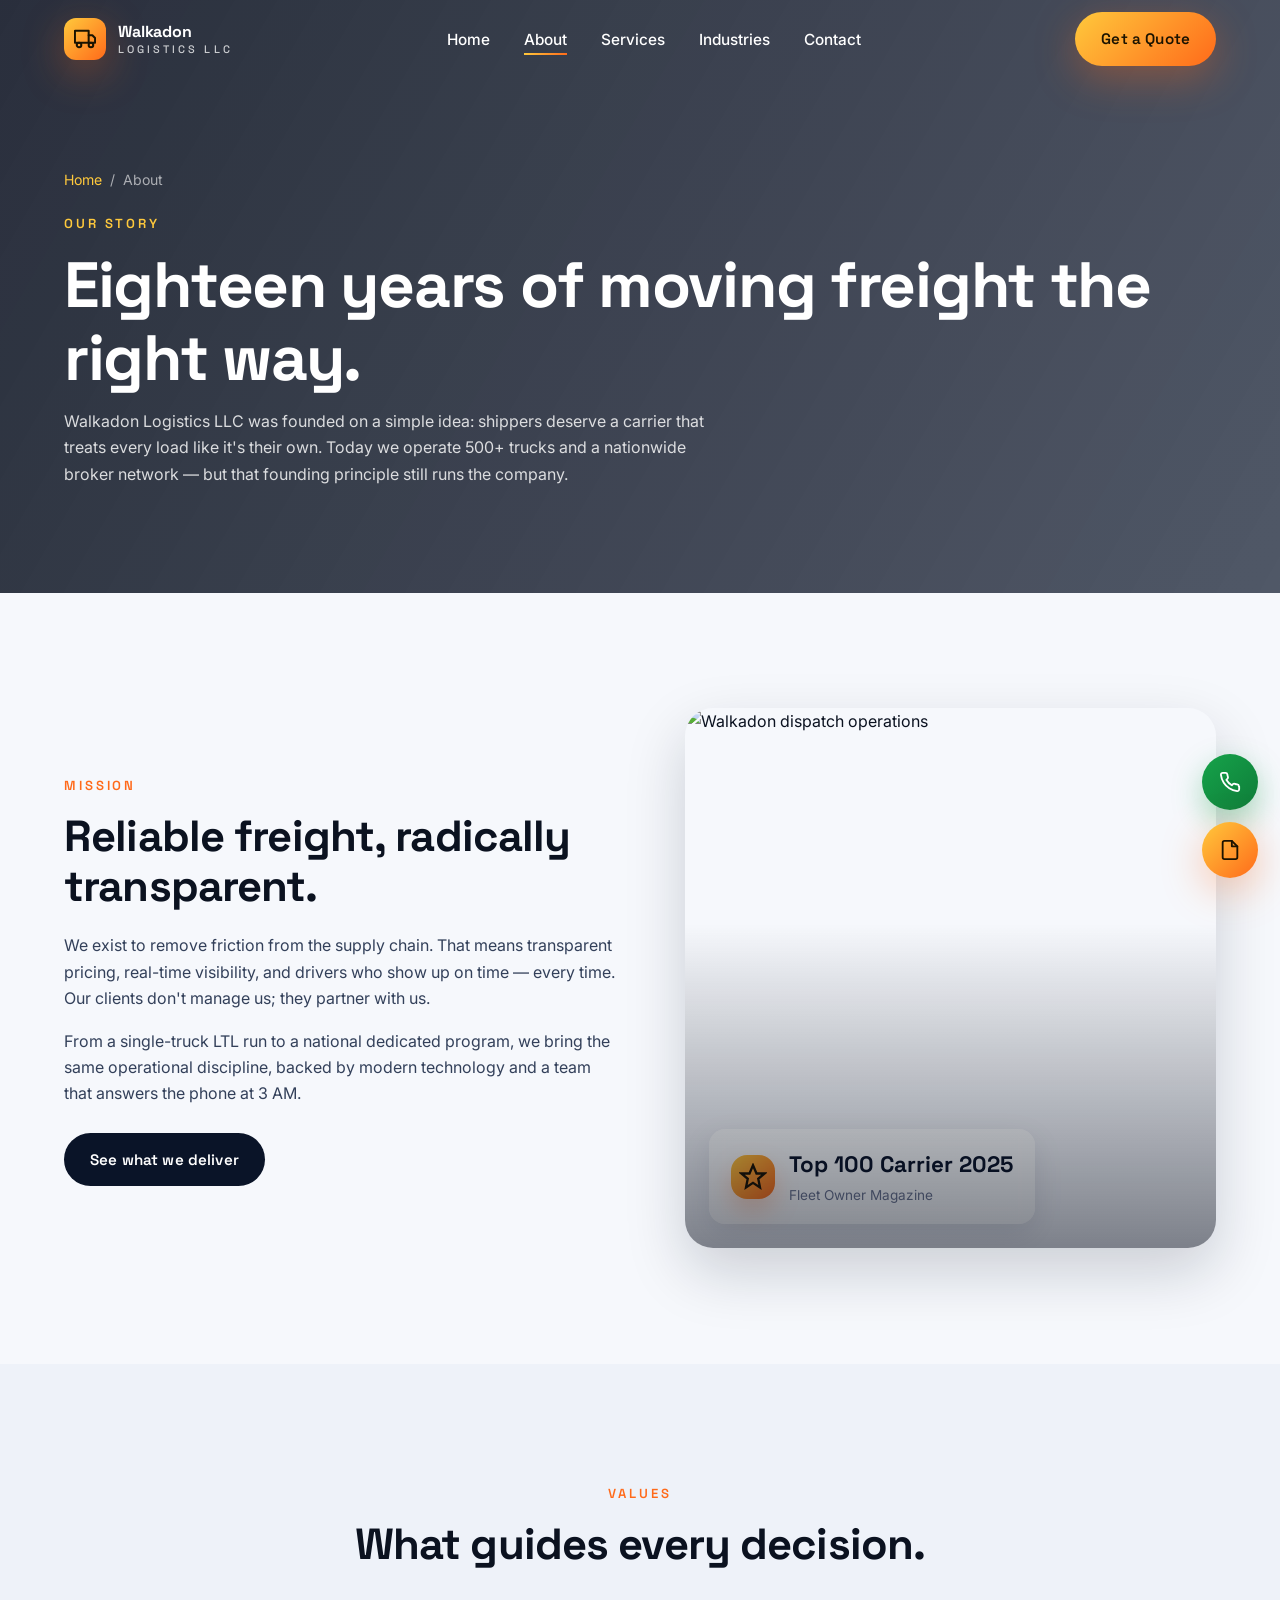
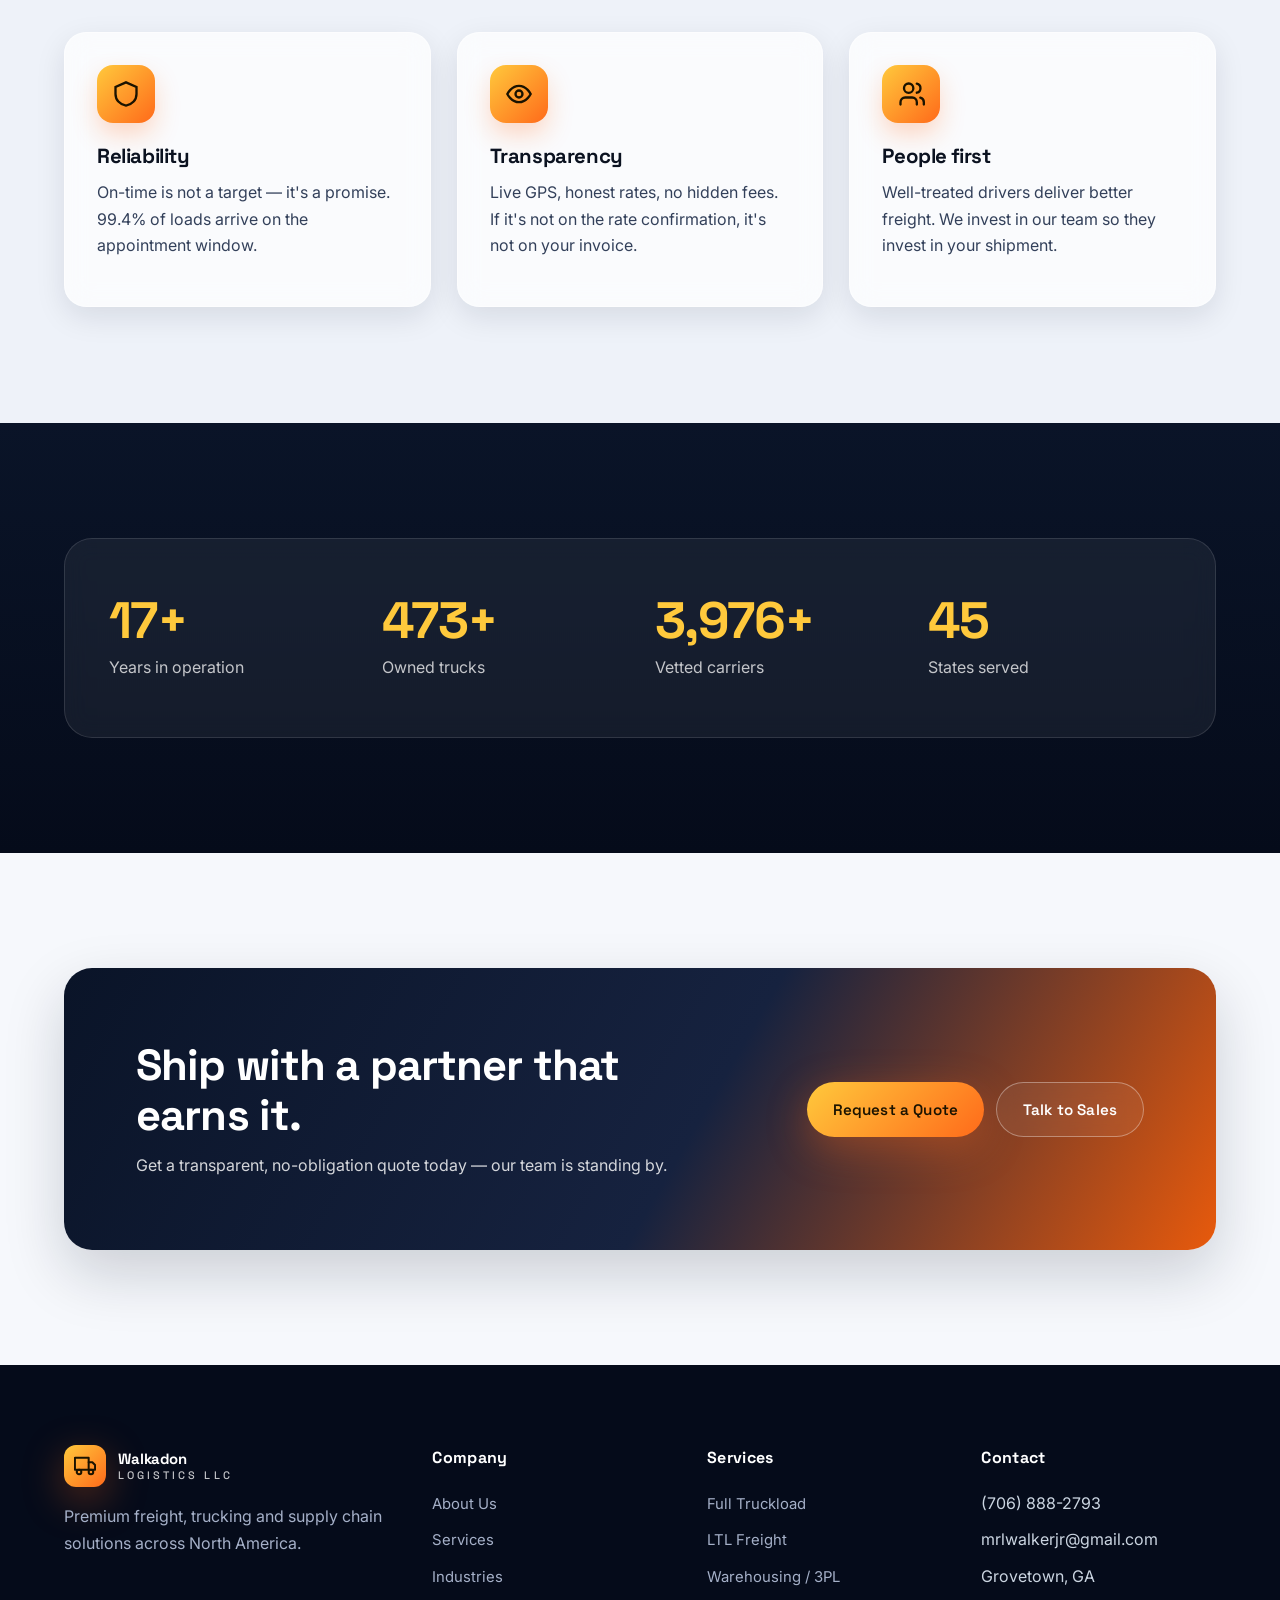
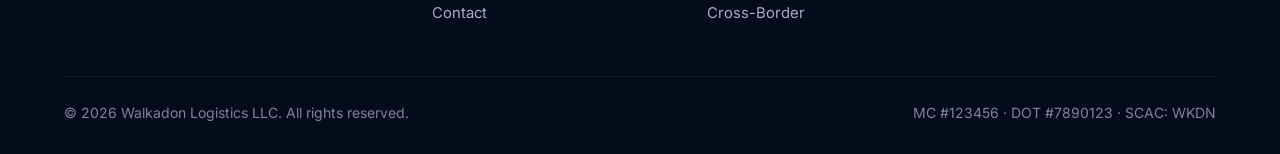
==== about.html @ a0b4f3b8 "Add files via upload" ====
<!DOCTYPE html>

<html lang="en">
<head>
<meta charset="utf-8"/>
<meta content="width=device-width, initial-scale=1" name="viewport"/>
<title>About Walkadon Logistics — Our Story, Mission &amp; Fleet</title>
<meta content="Learn how Walkadon Logistics LLC has been moving freight across North America with discipline, technology and a driver-first culture since 2008." name="description"/>
<meta content="About Walkadon Logistics LLC" property="og:title"/>
<meta content="Our story, mission and the people moving your freight." property="og:description"/>
<meta content="website" property="og:type"/>
<meta content="summary_large_image" name="twitter:card"/>
<link href="https://fonts.googleapis.com" rel="preconnect"/>
<link crossorigin="" href="https://fonts.gstatic.com" rel="preconnect"/>
<link href="https://fonts.googleapis.com/css2?family=Inter:wght@400;500;600;700&amp;family=Space+Grotesk:wght@500;600;700&amp;display=swap" rel="stylesheet"/>
<link href="css/style.css" rel="stylesheet"/>
<link href="css/responsive.css" rel="stylesheet"/>
<link href="css/animations.css" rel="stylesheet"/>
</head>
<body>
<!-- ================= NAVIGATION ================= -->
<header class="nav" data-nav="">
<div class="container nav__inner">
<a class="logo" href="index.html">
<span class="logo__mark"><svg fill="none" height="22" stroke="currentColor" stroke-linecap="round" stroke-linejoin="round" stroke-width="2.2" viewbox="0 0 24 24" width="22"><path d="M1 3h15v13H1z"></path><path d="M16 8h4l3 3v5h-7"></path><circle cx="5.5" cy="18.5" r="2.5"></circle><circle cx="18.5" cy="18.5" r="2.5"></circle></svg></span>
<span class="logo__text">Walkadon<small>LOGISTICS LLC</small></span>
</a>
<nav aria-label="Primary">
<ul class="nav__menu">
<li><a class="nav__link" href="index.html">Home</a></li>
<li><a class="nav__link" href="about.html">About</a></li>
<li><a class="nav__link" href="services.html">Services</a></li>
<li><a class="nav__link" href="industries.html">Industries</a></li>
<li><a class="nav__link" href="contact.html">Contact</a></li></ul>
</nav>
<div class="nav__cta">
<a class="btn btn-primary" href="quote.html">Get a Quote</a>
<button aria-expanded="false" aria-label="Open menu" class="nav__toggle" data-nav-toggle=""><svg fill="none" height="22" stroke="currentColor" stroke-linecap="round" stroke-width="2" viewbox="0 0 24 24" width="22"><path d="M3 6h18M3 12h18M3 18h18"></path></svg></button>
</div>
</div>
<div class="nav__drawer" data-nav-drawer="">
<a href="index.html">Home</a>
<a href="about.html">About</a>
<a href="services.html">Services</a>
<a href="industries.html">Industries</a>
<a class="btn btn-primary" href="quote.html">Get a Quote</a><a href="contact.html">Contact</a>
</div>
</header>
<!-- ================= PAGE HERO ================= -->
<section class="page-hero">
<div aria-hidden="true" class="page-hero__bg"></div>
<div class="container">
<div class="breadcrumbs"><a href="index.html">Home</a><span>/</span><span>About</span></div>
<span class="eyebrow" style="color:var(--gold-400)">Our story</span>
<h1>Eighteen years of moving freight the right way.</h1>
<p>Walkadon Logistics LLC was founded on a simple idea: shippers deserve a carrier that treats every load like it's their own. Today we operate 500+ trucks and a nationwide broker network — but that founding principle still runs the company.</p>
</div>
</section>
<!-- ================= MISSION / VISION ================= -->
<section class="section">
<div class="container">
<div class="why">
<div class="reveal-left">
<span class="eyebrow">Mission</span>
<h2>Reliable freight, radically transparent.</h2>
<p>We exist to remove friction from the supply chain. That means transparent pricing, real-time visibility, and drivers who show up on time — every time. Our clients don't manage us; they partner with us.</p>
<p>From a single-truck LTL run to a national dedicated program, we bring the same operational discipline, backed by modern technology and a team that answers the phone at 3 AM.</p>
<a class="btn btn-dark" href="services.html" style="margin-top:10px">See what we deliver</a>
</div>
<div class="why__media reveal-right">
<img alt="Walkadon dispatch operations" loading="lazy" src="https://images.unsplash.com/photo-1591768575198-88dac53fbd0a?auto=format&amp;fit=crop&amp;w=1400&amp;q=80"/>
<div class="why__badge">
<div class="service__icon" style="margin:0;width:44px;height:44px"><svg fill="none" height="20" stroke="currentColor" stroke-linecap="round" stroke-width="2" viewbox="0 0 24 24" width="20"><path d="M12 2l3 7h7l-5.5 4.5L18 21l-6-4-6 4 1.5-7.5L2 9h7z"></path></svg></div>
<div><strong>Top 100 Carrier 2025</strong><span>Fleet Owner Magazine</span></div>
</div>
</div>
</div>
</div>
</section>
<!-- ================= VALUES ================= -->
<section class="section" style="background:#eef2f9;padding-top:0">
<div class="container" style="padding-top:clamp(64px,9vw,120px)">
<div class="section-head reveal">
<span class="eyebrow">Values</span>
<h2>What guides every decision.</h2>
</div>
<div class="grid grid-3 reveal-stagger">
<div class="card-glass">
<div class="service__icon"><svg fill="none" height="26" stroke="currentColor" stroke-linecap="round" stroke-width="2" viewbox="0 0 24 24" width="26"><path d="M12 2l9 4v6c0 5-3.5 9-9 10-5.5-1-9-5-9-10V6z"></path></svg></div>
<h3>Reliability</h3>
<p>On-time is not a target — it's a promise. 99.4% of loads arrive on the appointment window.</p>
</div>
<div class="card-glass">
<div class="service__icon"><svg fill="none" height="26" stroke="currentColor" stroke-linecap="round" stroke-width="2" viewbox="0 0 24 24" width="26"><circle cx="12" cy="12" r="3"></circle><path d="M2 12s3.5-7 10-7 10 7 10 7-3.5 7-10 7S2 12 2 12z"></path></svg></div>
<h3>Transparency</h3>
<p>Live GPS, honest rates, no hidden fees. If it's not on the rate confirmation, it's not on your invoice.</p>
</div>
<div class="card-glass">
<div class="service__icon"><svg fill="none" height="26" stroke="currentColor" stroke-linecap="round" stroke-width="2" viewbox="0 0 24 24" width="26"><path d="M17 21v-2a4 4 0 0 0-4-4H7a4 4 0 0 0-4 4v2"></path><circle cx="10" cy="7" r="4"></circle><path d="M23 21v-2a4 4 0 0 0-3-3.9M17 3.1a4 4 0 0 1 0 7.8"></path></svg></div>
<h3>People first</h3>
<p>Well-treated drivers deliver better freight. We invest in our team so they invest in your shipment.</p>
</div>
</div>
</div>
</section>
<!-- ================= STATS ================= -->
<section class="section section--dark">
<div class="container">
<div class="stats reveal">
<div><div class="stat__num"><span data-counter="18" data-suffix="+">0</span></div><div class="stat__label">Years in operation</div></div>
<div><div class="stat__num"><span data-counter="500" data-suffix="+">0</span></div><div class="stat__label">Owned trucks</div></div>
<div><div class="stat__num"><span data-counter="4200" data-suffix="+">0</span></div><div class="stat__label">Vetted carriers</div></div>
<div><div class="stat__num"><span data-counter="48">0</span></div><div class="stat__label">States served</div></div>
</div>
</div>
</section>
<!-- ================= CTA ================= -->
<section class="section">
<div class="container">
<div class="cta-banner reveal">
<div>
<h2>Ship with a partner that earns it.</h2>
<p>Get a transparent, no-obligation quote today — our team is standing by.</p>
</div>
<div class="cta-banner__actions">
<a class="btn btn-primary" href="quote.html">Request a Quote</a>
<a class="btn btn-ghost" href="contact.html">Talk to Sales</a>
</div>
</div>
</div>
</section>
<!-- ================= FOOTER ================= -->
<footer class="footer">
<div class="container">
<div class="footer__grid">
<div class="footer__brand">
<a class="logo" href="index.html">
<span class="logo__mark"><svg fill="none" height="22" stroke="currentColor" stroke-linecap="round" stroke-linejoin="round" stroke-width="2.2" viewbox="0 0 24 24" width="22"><path d="M1 3h15v13H1z"></path><path d="M16 8h4l3 3v5h-7"></path><circle cx="5.5" cy="18.5" r="2.5"></circle><circle cx="18.5" cy="18.5" r="2.5"></circle></svg></span>
<span class="logo__text">Walkadon<small>LOGISTICS LLC</small></span>
</a>
<p>Premium freight, trucking and supply chain solutions across North America.</p>
</div>
<div><h5>Company</h5><ul><li><a href="about.html">About Us</a></li><li><a href="services.html">Services</a></li><li><a href="industries.html">Industries</a></li><li><a href="contact.html">Contact</a></li></ul></div>
<div><h5>Services</h5><ul><li><a href="services.html">Full Truckload</a></li><li><a href="services.html">LTL Freight</a></li><li><a href="services.html">Warehousing / 3PL</a></li><li><a href="services.html">Cross-Border</a></li></ul></div>
<div><h5>Contact</h5><ul><li>(706) 888-2793</li><li>mrlwalkerjr@gmail.com</li><li>Grovetown, GA</li></ul></div>
</div>
<div class="footer__bottom">
<span>© <span data-year="">2026</span> Walkadon Logistics LLC. All rights reserved.</span>
<span>MC #123456 · DOT #7890123 · SCAC: WKDN</span>
</div>
</div>
</footer>
<button aria-label="Back to top" class="back-top" data-back-top=""><svg fill="none" height="18" stroke="currentColor" stroke-linecap="round" stroke-width="2.4" viewbox="0 0 24 24" width="18"><path d="M12 19V5M5 12l7-7 7 7"></path></svg></button>
<div class="floating floating--right">
<a aria-label="Call us" class="fab fab--call" href="tel:17068882793"><svg fill="none" height="22" stroke="currentColor" stroke-linecap="round" stroke-linejoin="round" stroke-width="2" viewbox="0 0 24 24" width="22"><path d="M22 16.9v3a2 2 0 0 1-2.2 2 19.8 19.8 0 0 1-8.6-3.1 19.5 19.5 0 0 1-6-6A19.8 19.8 0 0 1 2.1 4.2 2 2 0 0 1 4.1 2h3a2 2 0 0 1 2 1.7c.1.9.3 1.8.6 2.6a2 2 0 0 1-.4 2.1L8 9.6a16 16 0 0 0 6 6l1.2-1.2a2 2 0 0 1 2.1-.4c.8.3 1.7.5 2.6.6a2 2 0 0 1 1.7 2z"></path></svg></a>
<a aria-label="Request a quote" class="fab fab--quote" href="quote.html"><svg fill="none" height="22" stroke="currentColor" stroke-linecap="round" stroke-linejoin="round" stroke-width="2" viewbox="0 0 24 24" width="22"><path d="M14 2H6a2 2 0 0 0-2 2v16a2 2 0 0 0 2 2h12a2 2 0 0 0 2-2V8z"></path><path d="M14 2v6h6"></path></svg></a>
</div>
<script src="js/script.js"></script>
<script src="js/animations.js"></script>
</body>
</html>
---- css/style.css ----
/* =========================================================
   WALKADON LOGISTICS LLC — Core Stylesheet
   Premium trucking / freight theme
   ========================================================= */

/* ---------- Design tokens ---------- */
:root {
  --navy-950: #050b1a;
  --navy-900: #0a1428;
  --navy-800: #111d3a;
  --navy-700: #1a2748;
  --steel-500: #64748b;
  --steel-300: #cbd5e1;
  --bg: #f6f8fc;
  --surface: #ffffff;
  --ink: #0b1220;
  --ink-soft: #33405a;
  --muted: #6b7590;
  --gold-500: #f5b301;
  --gold-400: #ffc93c;
  --accent-500: #ff6a1a;
  --accent-600: #e85a0c;
  --success: #16a34a;
  --danger: #dc2626;

  --grad-hero: linear-gradient(120deg, rgba(5,11,26,.85) 0%, rgba(10,20,40,.65) 55%, rgba(255,106,26,.35) 100%);
  --grad-cta:  linear-gradient(120deg, var(--navy-900) 0%, #16223f 55%, var(--accent-600) 100%);
  --grad-gold: linear-gradient(135deg, var(--gold-400), var(--accent-500));
  --grad-dark: linear-gradient(180deg, var(--navy-900), var(--navy-950));

  --shadow-sm: 0 2px 8px rgba(10, 20, 40, .06);
  --shadow-md: 0 10px 30px rgba(10, 20, 40, .10);
  --shadow-lg: 0 24px 60px rgba(10, 20, 40, .18);
  --shadow-glow: 0 12px 40px rgba(255, 106, 26, .35);

  --radius-sm: 10px;
  --radius:    16px;
  --radius-lg: 22px;
  --radius-xl: 28px;

  --container: 1200px;
  --nav-h: 78px;

  --font-display: "Space Grotesk", "Inter", system-ui, sans-serif;
  --font-body: "Inter", system-ui, -apple-system, Segoe UI, Roboto, sans-serif;
}

/* ---------- Reset & base ---------- */
*, *::before, *::after { box-sizing: border-box; }
html { scroll-behavior: smooth; -webkit-text-size-adjust: 100%; }
body {
  margin: 0;
  font-family: var(--font-body);
  font-size: 16px;
  line-height: 1.65;
  color: var(--ink);
  background: var(--bg);
  -webkit-font-smoothing: antialiased;
  overflow-x: hidden;
}
img { max-width: 100%; display: block; }
a { color: inherit; text-decoration: none; }
button { font: inherit; cursor: pointer; border: 0; background: none; color: inherit; }
h1, h2, h3, h4 {
  font-family: var(--font-display);
  color: var(--ink);
  line-height: 1.15;
  letter-spacing: -0.02em;
  margin: 0 0 .5em;
  font-weight: 700;
}
h1 { font-size: clamp(2.4rem, 5vw, 4.2rem); }
h2 { font-size: clamp(1.9rem, 3.4vw, 2.8rem); }
h3 { font-size: clamp(1.15rem, 1.6vw, 1.35rem); }
p  { margin: 0 0 1em; color: var(--ink-soft); }

.container { width: 100%; max-width: var(--container); margin: 0 auto; padding: 0 24px; }

.section {
  padding: clamp(64px, 9vw, 120px) 0;
  position: relative;
}
.section--dark {
  background: var(--grad-dark);
  color: #eaf0ff;
}
.section--dark h2, .section--dark h3 { color: #fff; }
.section--dark p { color: #b8c2d8; }

.section-head { max-width: 760px; margin: 0 auto clamp(40px, 5vw, 64px); text-align: center; }
.section-head .eyebrow { color: var(--accent-500); }

.eyebrow {
  display: inline-block;
  font-family: var(--font-display);
  font-weight: 600;
  font-size: .82rem;
  text-transform: uppercase;
  letter-spacing: .22em;
  color: var(--accent-500);
  margin-bottom: 14px;
}

/* ---------- Buttons ---------- */
.btn {
  display: inline-flex;
  align-items: center;
  gap: 10px;
  padding: 14px 26px;
  border-radius: 999px;
  font-family: var(--font-display);
  font-weight: 600;
  font-size: .95rem;
  letter-spacing: .01em;
  transition: transform .25s ease, box-shadow .25s ease, background .25s ease, color .25s ease;
  white-space: nowrap;
}
.btn svg { width: 18px; height: 18px; }
.btn-primary {
  background: var(--grad-gold);
  color: #1b1300;
  box-shadow: var(--shadow-glow);
}
.btn-primary:hover { transform: translateY(-2px); box-shadow: 0 18px 48px rgba(255,106,26,.5); }
.btn-ghost {
  color: #fff;
  border: 1.5px solid rgba(255,255,255,.35);
  backdrop-filter: blur(10px);
  background: rgba(255,255,255,.06);
}
.btn-ghost:hover { background: rgba(255,255,255,.14); transform: translateY(-2px); }
.btn-dark {
  background: var(--navy-900);
  color: #fff;
}
.btn-dark:hover { background: var(--navy-800); transform: translateY(-2px); }
.btn-outline {
  color: var(--navy-900);
  border: 1.5px solid var(--navy-900);
}
.btn-outline:hover { background: var(--navy-900); color: #fff; }

/* ---------- Navigation ---------- */
.nav {
  position: fixed; top: 0; left: 0; right: 0; z-index: 100;
  height: var(--nav-h);
  transition: background .3s ease, box-shadow .3s ease;
}
.nav__inner {
  display: flex; align-items: center; justify-content: space-between;
  height: 100%;
  transition: backdrop-filter .3s ease, -webkit-backdrop-filter .3s ease;
}
.nav.is-scrolled {
  background: rgba(255,255,255,.85);
  box-shadow: var(--shadow-sm);
}
.nav.is-scrolled .nav__inner {
  backdrop-filter: blur(18px) saturate(140%);
  -webkit-backdrop-filter: blur(18px) saturate(140%);
}
.nav.is-scrolled .nav__link,
.nav.is-scrolled .logo__text { color: var(--ink); }
.nav.is-scrolled .logo__mark { background: var(--grad-gold); }

.logo { display: flex; align-items: center; gap: 12px; }
.logo__mark {
  width: 42px; height: 42px; border-radius: 12px;
  background: var(--grad-gold);
  display: grid; place-items: center;
  box-shadow: var(--shadow-glow);
  color: #1b1300;
}
.logo__text {
  font-family: var(--font-display);
  font-weight: 700;
  color: #fff;
  letter-spacing: -0.01em;
  line-height: 1;
}
.logo__text small {
  display: block;
  font-size: .68rem;
  font-weight: 500;
  letter-spacing: .28em;
  opacity: .75;
  margin-top: 4px;
}

.nav__menu {
  display: flex; align-items: center; gap: 34px;
  list-style: none; margin: 0; padding: 0;
}
.nav__link {
  color: #fff;
  font-weight: 500;
  font-size: .96rem;
  position: relative;
  padding: 6px 0;
}
.nav__link::after {
  content: ""; position: absolute; left: 0; bottom: 0;
  width: 100%; height: 2px;
  background: var(--grad-gold);
  transform: scaleX(0); transform-origin: right;
  transition: transform .35s ease;
}
.nav__link:hover::after, .nav__link.is-active::after { transform: scaleX(1); transform-origin: left; }

.nav__cta { display: flex; align-items: center; gap: 12px; }

.nav__toggle {
  display: none;
  width: 44px; height: 44px;
  border-radius: 12px;
  align-items: center; justify-content: center;
  color: #fff;
  background: rgba(255,255,255,.08);
  border: 1px solid rgba(255,255,255,.18);
}
.nav.is-scrolled .nav__toggle {
  color: var(--ink);
  background: rgba(10,20,40,.05);
  border-color: rgba(10,20,40,.12);
}

/* Mobile menu */
.nav__drawer {
  position: fixed; inset: 0;
  background: rgba(5,11,26,.94);
  backdrop-filter: blur(20px);
  display: flex; flex-direction: column; align-items: center; justify-content: center;
  gap: 28px;
  transform: translateY(-100%);
  transition: transform .5s cubic-bezier(.7,.1,.25,1);
  z-index: 99;
}
.nav__drawer.is-open { transform: translateY(0); }
.nav__drawer a {
  font-family: var(--font-display);
  font-size: 1.6rem;
  color: #fff;
  font-weight: 600;
}
.nav__drawer .btn { margin-top: 12px; }

/* ---------- Hero ---------- */
.hero {
  position: relative;
  min-height: 100vh;
  display: flex; align-items: center;
  color: #fff;
  overflow: hidden;
  padding-top: calc(var(--nav-h) + 40px);
}
.hero__bg {
  position: absolute; inset: 0;
  background:
    var(--grad-hero),
    url("https://images.unsplash.com/photo-1601584115197-04ecc0da31d7?auto=format&fit=crop&w=1920&q=80") center/cover no-repeat;
  z-index: -2;
}
.hero__grid {
  position: absolute; inset: 0;
  background-image:
    linear-gradient(rgba(255,255,255,.05) 1px, transparent 1px),
    linear-gradient(90deg, rgba(255,255,255,.05) 1px, transparent 1px);
  background-size: 60px 60px;
  mask-image: radial-gradient(ellipse at center, black 40%, transparent 75%);
  z-index: -1;
  opacity: .5;
}
.hero__content { max-width: 780px; }
.hero .eyebrow { color: var(--gold-400); }
.hero h1 { color: #fff; }
.hero h1 span {
  background: var(--grad-gold);
  -webkit-background-clip: text; background-clip: text;
  -webkit-text-fill-color: transparent;
}
.hero p.lead {
  font-size: clamp(1.05rem, 1.35vw, 1.2rem);
  color: rgba(255,255,255,.82);
  max-width: 620px;
  margin-bottom: 36px;
}
.hero__actions { display: flex; flex-wrap: wrap; gap: 14px; }
.hero__meta {
  margin-top: 60px;
  display: grid; grid-template-columns: repeat(3, minmax(0,1fr));
  gap: 22px;
  max-width: 720px;
}
.hero__meta .card {
  padding: 18px 22px;
  border-radius: var(--radius);
  background: rgba(255,255,255,.06);
  border: 1px solid rgba(255,255,255,.15);
  backdrop-filter: blur(12px);
}
.hero__meta strong {
  font-family: var(--font-display);
  font-size: 1.5rem;
  color: var(--gold-400);
  display: block;
  margin-bottom: 4px;
}
.hero__meta span { font-size: .85rem; color: rgba(255,255,255,.75); }

.hero__scroll {
  position: absolute; bottom: 26px; left: 50%; transform: translateX(-50%);
  color: rgba(255,255,255,.6);
  font-size: .75rem; letter-spacing: .3em; text-transform: uppercase;
  display: flex; flex-direction: column; align-items: center; gap: 10px;
}
.hero__scroll .line {
  width: 1px; height: 46px;
  background: linear-gradient(to bottom, rgba(255,255,255,.6), transparent);
  animation: scrollLine 2.2s ease-in-out infinite;
}

/* ---------- Cards / Services ---------- */
.grid { display: grid; gap: 26px; }
.grid-3 { grid-template-columns: repeat(3, minmax(0,1fr)); }
.grid-2 { grid-template-columns: repeat(2, minmax(0,1fr)); }
.grid-4 { grid-template-columns: repeat(4, minmax(0,1fr)); }

.card-glass {
  background: rgba(255,255,255,.7);
  border: 1px solid rgba(255,255,255,.5);
  backdrop-filter: blur(14px);
  border-radius: var(--radius-lg);
  padding: 32px;
  box-shadow: var(--shadow-md);
  transition: transform .4s ease, box-shadow .4s ease;
  position: relative;
  overflow: hidden;
}
.card-glass::before {
  content: ""; position: absolute; top: 0; left: 0; right: 0; height: 3px;
  background: var(--grad-gold);
  transform: scaleX(0); transform-origin: left;
  transition: transform .5s ease;
}
.card-glass:hover { transform: translateY(-6px); box-shadow: var(--shadow-lg); }
.card-glass:hover::before { transform: scaleX(1); }

.section--dark .card-glass {
  background: rgba(255,255,255,.05);
  border-color: rgba(255,255,255,.12);
  color: #eaf0ff;
}
.section--dark .card-glass h3 { color: #fff; }
.section--dark .card-glass p { color: rgba(255,255,255,.75); }

.service__icon {
  width: 58px; height: 58px; border-radius: 16px;
  display: grid; place-items: center;
  background: var(--grad-gold);
  color: #1b1300;
  margin-bottom: 22px;
  box-shadow: 0 12px 24px rgba(255,106,26,.25);
}
.service__icon svg { width: 28px; height: 28px; }
.service__link {
  color: var(--accent-500);
  font-weight: 600;
  display: inline-flex; align-items: center; gap: 6px;
  margin-top: 8px;
}
.service__link:hover { gap: 12px; }

/* ---------- Why Us ---------- */
.why {
  display: grid;
  grid-template-columns: 1.05fr 1fr;
  gap: 64px;
  align-items: center;
}
.why__media {
  position: relative;
  border-radius: var(--radius-xl);
  overflow: hidden;
  box-shadow: var(--shadow-lg);
}
.why__media img { width: 100%; height: 540px; object-fit: cover; transition: transform 1s ease; }
.why__media:hover img { transform: scale(1.06); }
.why__media::after {
  content: ""; position: absolute; inset: 0;
  background: linear-gradient(0deg, rgba(5,11,26,.5), transparent 60%);
}
.why__badge {
  position: absolute; left: 24px; bottom: 24px;
  padding: 18px 22px;
  background: rgba(255,255,255,.9);
  border-radius: var(--radius);
  backdrop-filter: blur(10px);
  box-shadow: var(--shadow-md);
  display: flex; align-items: center; gap: 14px;
}
.why__badge strong { font-family: var(--font-display); font-size: 1.4rem; color: var(--navy-900); }
.why__badge span { display: block; font-size: .85rem; color: var(--muted); }

.feature-list { list-style: none; padding: 0; margin: 28px 0 0; display: grid; gap: 18px; }
.feature-list li { display: flex; gap: 14px; align-items: flex-start; }
.feature-list .check {
  flex: none;
  width: 34px; height: 34px; border-radius: 10px;
  display: grid; place-items: center;
  background: rgba(255,106,26,.12);
  color: var(--accent-500);
}
.feature-list h4 { margin: 0 0 4px; font-size: 1.05rem; }
.feature-list p { margin: 0; }

/* ---------- Stats ---------- */
.stats {
  display: grid;
  grid-template-columns: repeat(4, 1fr);
  gap: 30px;
  padding: 56px 44px;
  border-radius: var(--radius-xl);
  background: rgba(255,255,255,.06);
  border: 1px solid rgba(255,255,255,.12);
  backdrop-filter: blur(12px);
}
.stat__num {
  font-family: var(--font-display);
  font-size: clamp(2.2rem, 4vw, 3.4rem);
  font-weight: 700;
  color: var(--gold-400);
  line-height: 1;
  letter-spacing: -0.03em;
}
.stat__label { color: rgba(255,255,255,.75); margin-top: 8px; }

/* ---------- Industries ---------- */
.industry-card {
  position: relative;
  border-radius: var(--radius-lg);
  overflow: hidden;
  aspect-ratio: 4/5;
  box-shadow: var(--shadow-md);
  isolation: isolate;
}
.industry-card img { width: 100%; height: 100%; object-fit: cover; transition: transform .8s ease; }
.industry-card:hover img { transform: scale(1.1); }
.industry-card::after {
  content: ""; position: absolute; inset: 0;
  background: linear-gradient(180deg, transparent 30%, rgba(5,11,26,.9) 100%);
}
.industry-card__body {
  position: absolute; inset: auto 0 0 0; z-index: 1;
  padding: 26px;
  color: #fff;
}
.industry-card__body h3 { color: #fff; margin: 0 0 6px; }
.industry-card__body p { color: rgba(255,255,255,.8); margin: 0; font-size: .92rem; }

/* ---------- Process ---------- */
.process { position: relative; }
.process__steps {
  display: grid; grid-template-columns: repeat(4, 1fr);
  gap: 30px; position: relative;
}
.step {
  position: relative;
  text-align: center;
  padding: 32px 22px;
  background: var(--surface);
  border-radius: var(--radius-lg);
  border: 1px solid rgba(10,20,40,.06);
  box-shadow: var(--shadow-sm);
  transition: transform .35s ease, box-shadow .35s ease;
}
.step:hover { transform: translateY(-6px); box-shadow: var(--shadow-md); }
.step__num {
  width: 64px; height: 64px; border-radius: 50%;
  margin: 0 auto 20px;
  display: grid; place-items: center;
  background: var(--grad-gold);
  font-family: var(--font-display);
  font-weight: 700;
  color: #1b1300;
  font-size: 1.4rem;
  box-shadow: var(--shadow-glow);
}
.step h4 { margin: 0 0 6px; font-size: 1.1rem; }
.step p { margin: 0; font-size: .93rem; }

/* ---------- Testimonials ---------- */
.testimonial {
  padding: 34px;
  border-radius: var(--radius-lg);
  background: var(--surface);
  box-shadow: var(--shadow-md);
  display: flex; flex-direction: column; gap: 16px;
  position: relative;
}
.testimonial::before {
  content: "\201C";
  position: absolute; top: 8px; right: 24px;
  font-family: Georgia, serif;
  font-size: 6rem;
  line-height: 1;
  color: rgba(255,106,26,.15);
}
.testimonial p { font-size: 1.02rem; color: var(--ink); font-style: italic; margin: 0; }
.testimonial__who { display: flex; align-items: center; gap: 14px; margin-top: 6px; }
.avatar {
  width: 48px; height: 48px; border-radius: 50%;
  background: var(--grad-gold);
  display: grid; place-items: center;
  color: #1b1300; font-family: var(--font-display); font-weight: 700;
}
.testimonial__who strong { display: block; font-family: var(--font-display); }
.testimonial__who span { font-size: .85rem; color: var(--muted); }
.stars { color: var(--gold-500); letter-spacing: 2px; }

/* ---------- FAQ ---------- */
.faq { max-width: 820px; margin: 0 auto; display: grid; gap: 14px; }
.faq__item {
  background: var(--surface);
  border-radius: var(--radius);
  border: 1px solid rgba(10,20,40,.06);
  overflow: hidden;
  box-shadow: var(--shadow-sm);
}
.faq__q {
  width: 100%;
  display: flex; align-items: center; justify-content: space-between;
  padding: 22px 26px;
  text-align: left;
  font-family: var(--font-display);
  font-weight: 600;
  font-size: 1.05rem;
  color: var(--ink);
}
.faq__q .plus {
  width: 34px; height: 34px; border-radius: 50%;
  display: grid; place-items: center;
  background: rgba(255,106,26,.1);
  color: var(--accent-500);
  transition: transform .35s ease, background .3s ease;
  font-size: 1.2rem;
}
.faq__item.is-open .faq__q .plus { transform: rotate(45deg); background: var(--accent-500); color: #fff; }
.faq__a {
  max-height: 0; overflow: hidden;
  transition: max-height .5s ease;
}
.faq__a-inner { padding: 0 26px 24px; color: var(--ink-soft); }

/* ---------- CTA banner ---------- */
.cta-banner {
  border-radius: var(--radius-xl);
  padding: clamp(40px, 6vw, 72px);
  background: var(--grad-cta);
  color: #fff;
  display: grid; grid-template-columns: 1.6fr 1fr; gap: 40px;
  align-items: center;
  box-shadow: var(--shadow-lg);
  position: relative;
  overflow: hidden;
}
.cta-banner::before {
  content: ""; position: absolute; inset: 0;
  background: url("https://images.unsplash.com/photo-1519003722824-194d4455a60c?auto=format&fit=crop&w=1600&q=80") center/cover;
  opacity: .12;
  mix-blend-mode: screen;
}
.cta-banner > * { position: relative; }
.cta-banner h2 { color: #fff; margin: 0 0 12px; }
.cta-banner p { color: rgba(255,255,255,.82); margin: 0; }
.cta-banner__actions { display: flex; flex-wrap: wrap; gap: 12px; justify-content: flex-end; }

/* ---------- Contact / Info blocks ---------- */
.info-grid { display: grid; grid-template-columns: repeat(3, 1fr); gap: 22px; }
.info {
  padding: 28px;
  border-radius: var(--radius-lg);
  background: var(--surface);
  box-shadow: var(--shadow-sm);
  border: 1px solid rgba(10,20,40,.05);
}
.info__icon {
  width: 48px; height: 48px; border-radius: 12px;
  background: rgba(255,106,26,.12);
  color: var(--accent-500);
  display: grid; place-items: center; margin-bottom: 16px;
}
.info h4 { margin: 0 0 4px; }
.info p { margin: 0; color: var(--ink-soft); }
.info a { color: var(--accent-500); font-weight: 600; }

/* ---------- Forms ---------- */
.form {
  background: var(--surface);
  padding: clamp(28px, 4vw, 48px);
  border-radius: var(--radius-xl);
  box-shadow: var(--shadow-lg);
  border: 1px solid rgba(10,20,40,.05);
}
.form__row { display: grid; grid-template-columns: 1fr 1fr; gap: 18px; margin-bottom: 18px; }
.form__group { display: flex; flex-direction: column; gap: 6px; }
.form__group.full { grid-column: 1 / -1; }
.form label {
  font-family: var(--font-display);
  font-weight: 600;
  font-size: .85rem;
  color: var(--ink);
}
.form input, .form select, .form textarea {
  width: 100%;
  padding: 14px 16px;
  border-radius: 12px;
  border: 1.5px solid rgba(10,20,40,.1);
  background: #f9fafc;
  font: inherit;
  color: var(--ink);
  transition: border-color .25s ease, box-shadow .25s ease, background .25s ease;
}
.form input:focus, .form select:focus, .form textarea:focus {
  outline: none;
  border-color: var(--accent-500);
  background: #fff;
  box-shadow: 0 0 0 4px rgba(255,106,26,.12);
}
.form textarea { min-height: 130px; resize: vertical; }
.form .error {
  color: var(--danger);
  font-size: .82rem;
  min-height: 1em;
}
.form input.invalid, .form select.invalid, .form textarea.invalid { border-color: var(--danger); background: #fff5f5; }
.form__submit { margin-top: 8px; }
.form__success {
  display: none;
  padding: 16px 20px;
  background: rgba(22,163,74,.1);
  color: var(--success);
  border-radius: 12px;
  font-weight: 600;
  margin-bottom: 20px;
}
.form__success.is-visible { display: block; }

/* ---------- Footer ---------- */
.footer {
  background: var(--navy-950);
  color: #cbd5e1;
  padding: 80px 0 30px;
  margin-top: 0;
}
.footer__grid { display: grid; grid-template-columns: 1.4fr 1fr 1fr 1fr; gap: 40px; margin-bottom: 50px; }
.footer h5 {
  font-family: var(--font-display);
  color: #fff;
  font-size: 1rem;
  margin: 0 0 18px;
  letter-spacing: .02em;
}
.footer ul { list-style: none; padding: 0; margin: 0; display: grid; gap: 10px; }
.footer a { color: #a5b0c8; transition: color .2s ease; font-size: .93rem; }
.footer a:hover { color: var(--gold-400); }
.footer__brand p { color: #a5b0c8; max-width: 320px; margin-top: 16px; }
.footer__social { display: flex; gap: 10px; margin-top: 20px; }
.footer__social a {
  width: 40px; height: 40px; border-radius: 50%;
  background: rgba(255,255,255,.06);
  display: grid; place-items: center; color: #cbd5e1;
  transition: background .25s ease, color .25s ease, transform .25s ease;
}
.footer__social a:hover { background: var(--grad-gold); color: #1b1300; transform: translateY(-3px); }
.footer__bottom {
  border-top: 1px solid rgba(255,255,255,.08);
  padding-top: 24px;
  display: flex; justify-content: space-between; flex-wrap: wrap; gap: 12px;
  color: #7a8598; font-size: .88rem;
}

/* ---------- Floating buttons ---------- */
.floating {
  position: fixed;
  right: 22px; z-index: 90;
  display: flex; flex-direction: column; gap: 12px;
}
.floating--right { bottom: 22px; }
.fab {
  width: 56px; height: 56px; border-radius: 50%;
  display: grid; place-items: center;
  background: var(--grad-gold);
  color: #1b1300;
  box-shadow: var(--shadow-glow);
  transition: transform .3s ease, box-shadow .3s ease;
  position: relative;
}
.fab:hover { transform: scale(1.08) translateY(-2px); }
.fab--call { background: linear-gradient(135deg, #16a34a, #0e7c39); color: #fff; box-shadow: 0 12px 30px rgba(22,163,74,.35); }
.fab--quote { background: var(--grad-gold); color: #1b1300; }

.back-top {
  position: fixed; bottom: 22px; left: 22px;
  width: 46px; height: 46px; border-radius: 50%;
  background: var(--navy-900);
  color: #fff;
  display: grid; place-items: center;
  box-shadow: var(--shadow-md);
  opacity: 0; visibility: hidden;
  transform: translateY(20px);
  transition: opacity .3s ease, transform .3s ease, visibility .3s;
  z-index: 90;
}
.back-top.is-visible { opacity: 1; visibility: visible; transform: translateY(0); }
.back-top:hover { background: var(--accent-500); }

/* ---------- Page hero (interior pages) ---------- */
.page-hero {
  position: relative;
  padding: calc(var(--nav-h) + 90px) 0 90px;
  color: #fff;
  overflow: hidden;
  isolation: isolate;
}
.page-hero__bg {
  position: absolute; inset: 0; z-index: -2;
  background: linear-gradient(120deg, rgba(5,11,26,.85), rgba(10,20,40,.7)),
              url("https://images.unsplash.com/photo-1586528116311-ad8dd3c8310d?auto=format&fit=crop&w=1920&q=80") center/cover;
}
.page-hero h1 { color: #fff; margin-bottom: 12px; }
.page-hero p { color: rgba(255,255,255,.82); max-width: 640px; }
.breadcrumbs { display: flex; gap: 8px; color: rgba(255,255,255,.6); font-size: .88rem; margin-bottom: 18px; }
.breadcrumbs a { color: var(--gold-400); }

/* ---------- Utility ---------- */
.text-center { text-align: center; }
.mt-0 { margin-top: 0; }
.mb-0 { margin-bottom: 0; }
---- css/responsive.css ----
/* ==========================================================
   Responsive breakpoints — WALKADON LOGISTICS
   ========================================================== */

/* Large tablets / small desktops */
@media (max-width: 1080px) {
  .grid-4 { grid-template-columns: repeat(2, 1fr); }
  .footer__grid { grid-template-columns: 1.4fr 1fr 1fr; }
  .footer__grid > :nth-child(4) { grid-column: 1 / -1; }
  .why { grid-template-columns: 1fr; }
  .why__media img { height: 420px; }
  .process__steps { grid-template-columns: repeat(2, 1fr); }
  .cta-banner { grid-template-columns: 1fr; }
  .cta-banner__actions { justify-content: flex-start; }
}

/* Tablets */
@media (max-width: 860px) {
  :root { --nav-h: 70px; }
  .nav__menu { display: none; }
  .nav__cta .btn:not(.nav__toggle) { display: none; }
  .nav__toggle { display: inline-flex; }

  .grid-3, .grid-2 { grid-template-columns: 1fr; }
  .info-grid { grid-template-columns: 1fr; }
  .stats { grid-template-columns: repeat(2, 1fr); padding: 40px 26px; }
  .form__row { grid-template-columns: 1fr; }
  .hero__meta { grid-template-columns: repeat(3, 1fr); gap: 12px; }
  .hero__meta .card { padding: 14px; }
  .hero__meta strong { font-size: 1.15rem; }
  .footer__grid { grid-template-columns: 1fr 1fr; }
  .footer__grid > :nth-child(1) { grid-column: 1 / -1; }
}

/* Mobile */
@media (max-width: 560px) {
  .container { padding: 0 18px; }
  .section { padding: 70px 0; }
  h1 { font-size: 2.2rem; }
  h2 { font-size: 1.75rem; }

  .hero { min-height: 92vh; }
  .hero__meta { grid-template-columns: 1fr; }
  .btn { padding: 12px 20px; font-size: .9rem; }

  .process__steps { grid-template-columns: 1fr; }
  .stats { grid-template-columns: 1fr; }
  .footer__grid { grid-template-columns: 1fr; }
  .footer__bottom { flex-direction: column; text-align: center; }

  .floating { right: 16px; bottom: 16px; }
  .back-top { left: 16px; bottom: 16px; }
  .fab { width: 52px; height: 52px; }

  .cta-banner { padding: 34px 24px; }
}


/* Mobile overflow fixes */
html, body{
  width:100%;
  max-width:100%;
  overflow-x:hidden;
}
*{
  box-sizing:border-box;
}
@media (max-width:560px){
  .hero__actions{
    flex-direction:column;
    align-items:stretch;
  }
  .hero__actions .btn{
    width:100%;
    justify-content:center;
    white-space:normal;
  }
  .container{
    padding-left:16px;
    padding-right:16px;
  }
  img,video,iframe{
    max-width:100%;
    height:auto;
  }
}
---- css/animations.css ----
/* ==========================================================
   Animations — WALKADON LOGISTICS
   ========================================================== */

/* Scroll reveal — base state */
.reveal {
  opacity: 0;
  transform: translateY(30px);
  transition:
    opacity .8s cubic-bezier(.22,.61,.36,1),
    transform .8s cubic-bezier(.22,.61,.36,1);
  will-change: opacity, transform;
}
.reveal.is-visible {
  opacity: 1;
  transform: translateY(0);
}

/* Stagger children */
.reveal-stagger > * {
  opacity: 0;
  transform: translateY(24px);
  transition: opacity .7s ease, transform .7s ease;
}
.reveal-stagger.is-visible > * { opacity: 1; transform: translateY(0); }
.reveal-stagger.is-visible > *:nth-child(1) { transition-delay: .05s; }
.reveal-stagger.is-visible > *:nth-child(2) { transition-delay: .15s; }
.reveal-stagger.is-visible > *:nth-child(3) { transition-delay: .25s; }
.reveal-stagger.is-visible > *:nth-child(4) { transition-delay: .35s; }
.reveal-stagger.is-visible > *:nth-child(5) { transition-delay: .45s; }
.reveal-stagger.is-visible > *:nth-child(6) { transition-delay: .55s; }

/* Fade in from left/right */
.reveal-left  { opacity: 0; transform: translateX(-40px); transition: opacity .8s ease, transform .8s ease; }
.reveal-right { opacity: 0; transform: translateX(40px);  transition: opacity .8s ease, transform .8s ease; }
.reveal-left.is-visible, .reveal-right.is-visible { opacity: 1; transform: translateX(0); }

/* Hero entrance */
.hero__content > * {
  opacity: 0;
  transform: translateY(30px);
  animation: heroIn 1s cubic-bezier(.22,.61,.36,1) forwards;
}
.hero__content > *:nth-child(1) { animation-delay: .1s; }
.hero__content > *:nth-child(2) { animation-delay: .25s; }
.hero__content > *:nth-child(3) { animation-delay: .4s; }
.hero__content > *:nth-child(4) { animation-delay: .55s; }
.hero__content > *:nth-child(5) { animation-delay: .7s; }

@keyframes heroIn {
  to { opacity: 1; transform: translateY(0); }
}

@keyframes scrollLine {
  0%   { transform: scaleY(0); transform-origin: top; }
  50%  { transform: scaleY(1); transform-origin: top; }
  50.1%{ transform-origin: bottom; }
  100% { transform: scaleY(0); transform-origin: bottom; }
}

/* Subtle floating for hero badge / fabs */
@keyframes float {
  0%,100% { transform: translateY(0); }
  50%     { transform: translateY(-6px); }
}
.floating .fab { animation: float 4s ease-in-out infinite; }
.floating .fab:nth-child(2) { animation-delay: -2s; }

/* Reduced motion */
@media (prefers-reduced-motion: reduce) {
  *, *::before, *::after {
    animation-duration: .001s !important;
    animation-iteration-count: 1 !important;
    transition-duration: .001s !important;
    scroll-behavior: auto !important;
  }
}
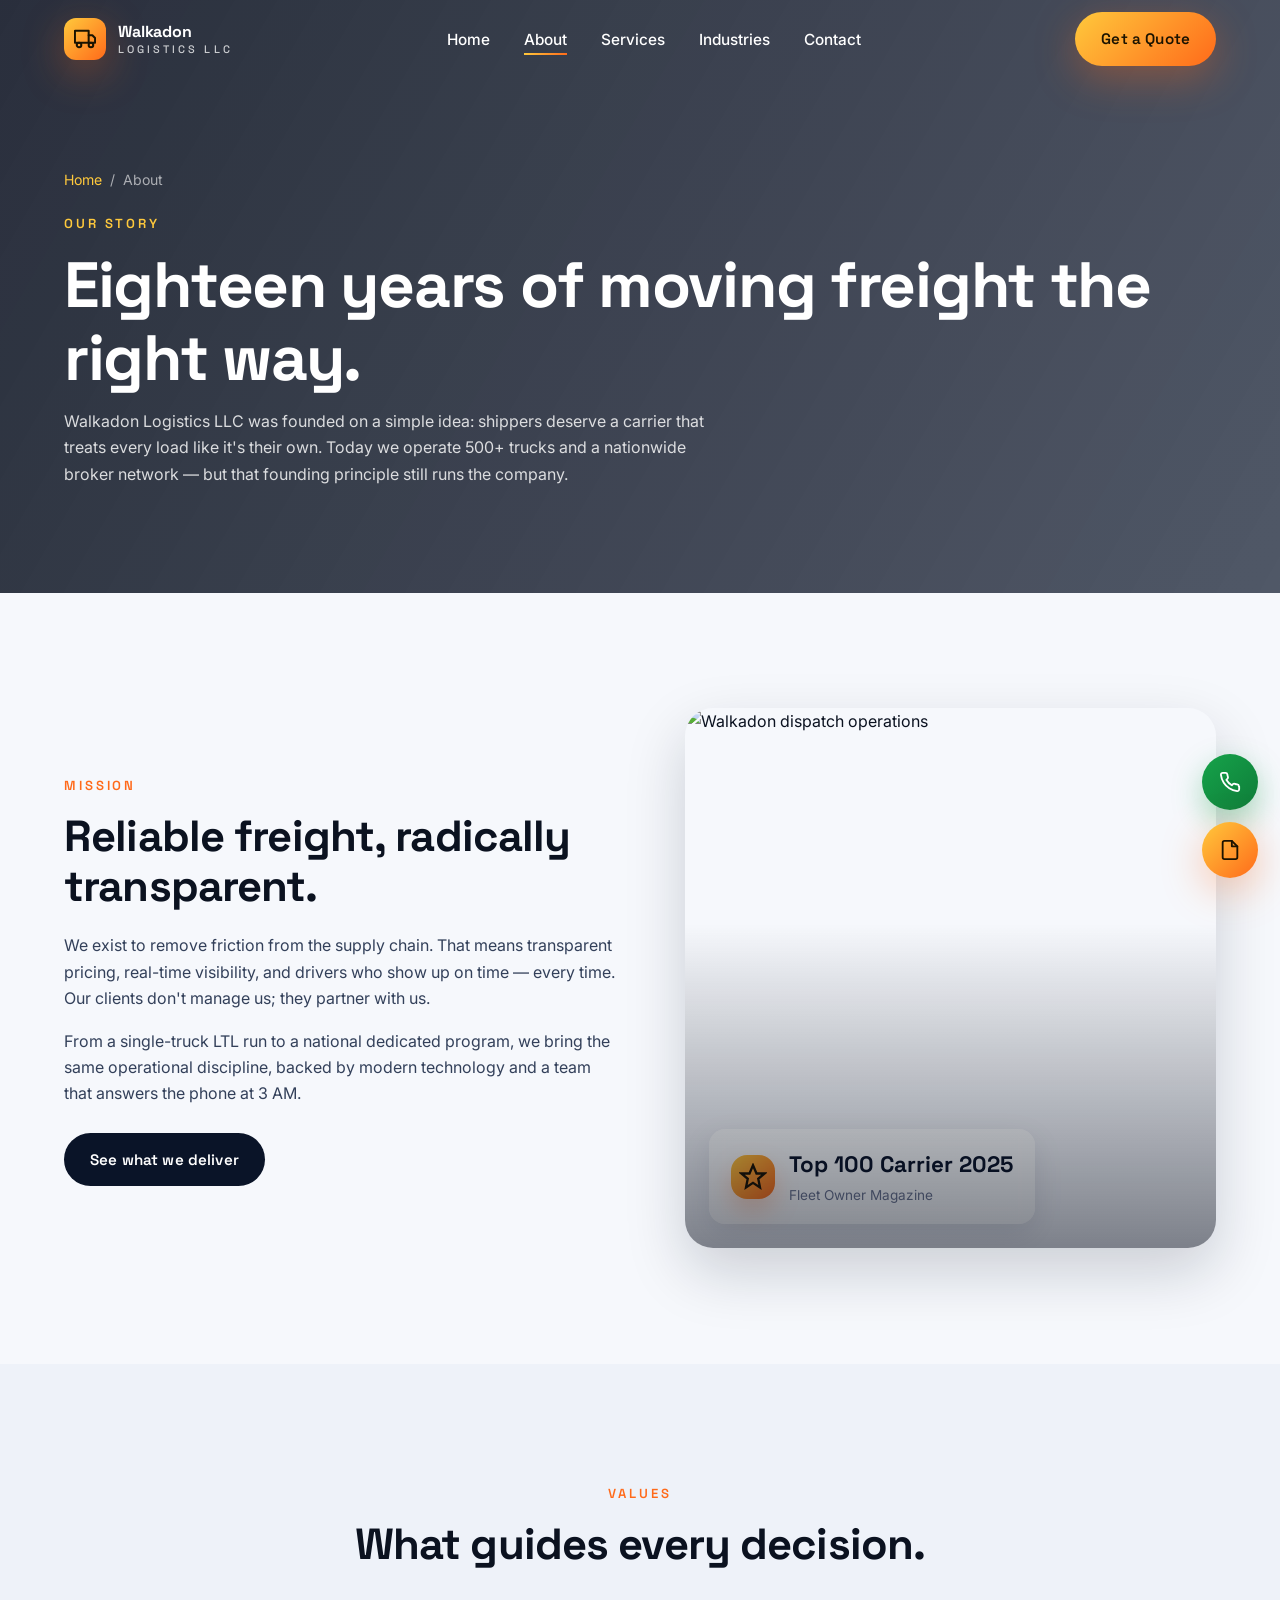
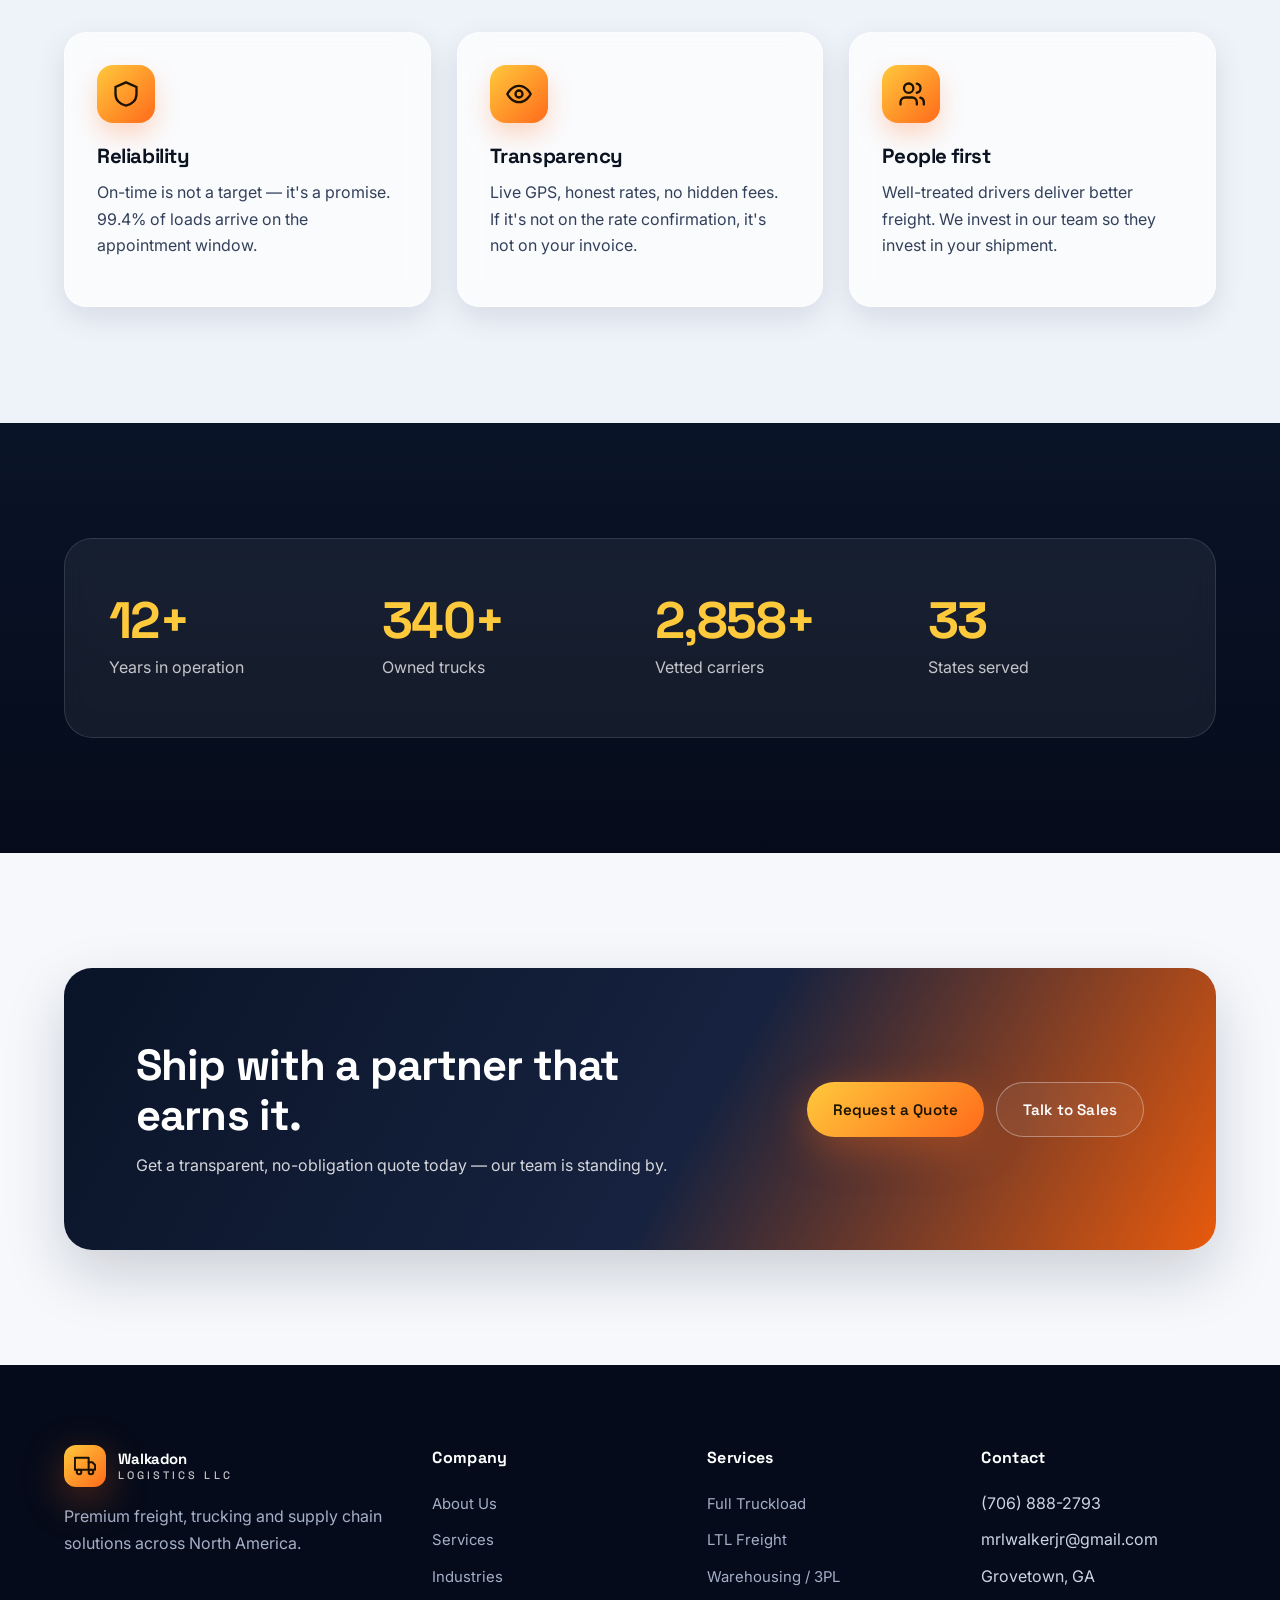
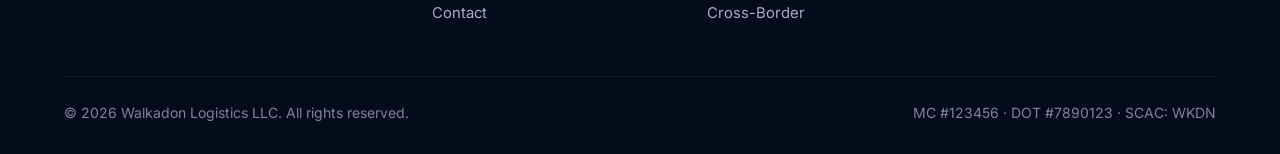
==== commit 6ca6a289: "Update about.html" ====
--- a/about.html
+++ b/about.html
@@ -157,5 +157,18 @@
 </div>
 <script src="js/script.js"></script>
 <script src="js/animations.js"></script>
+  <!--Start of Tawk.to Script-->
+<script type="text/javascript">
+var Tawk_API=Tawk_API||{}, Tawk_LoadStart=new Date();
+(function(){
+var s1=document.createElement("script"),s0=document.getElementsByTagName("script")[0];
+s1.async=true;
+s1.src='https://embed.tawk.to/6a603959642ea11d490f1eef/1ju3u02gb';
+s1.charset='UTF-8';
+s1.setAttribute('crossorigin','*');
+s0.parentNode.insertBefore(s1,s0);
+})();
+</script>
+<!--End of Tawk.to Script-->
 </body>
 </html>
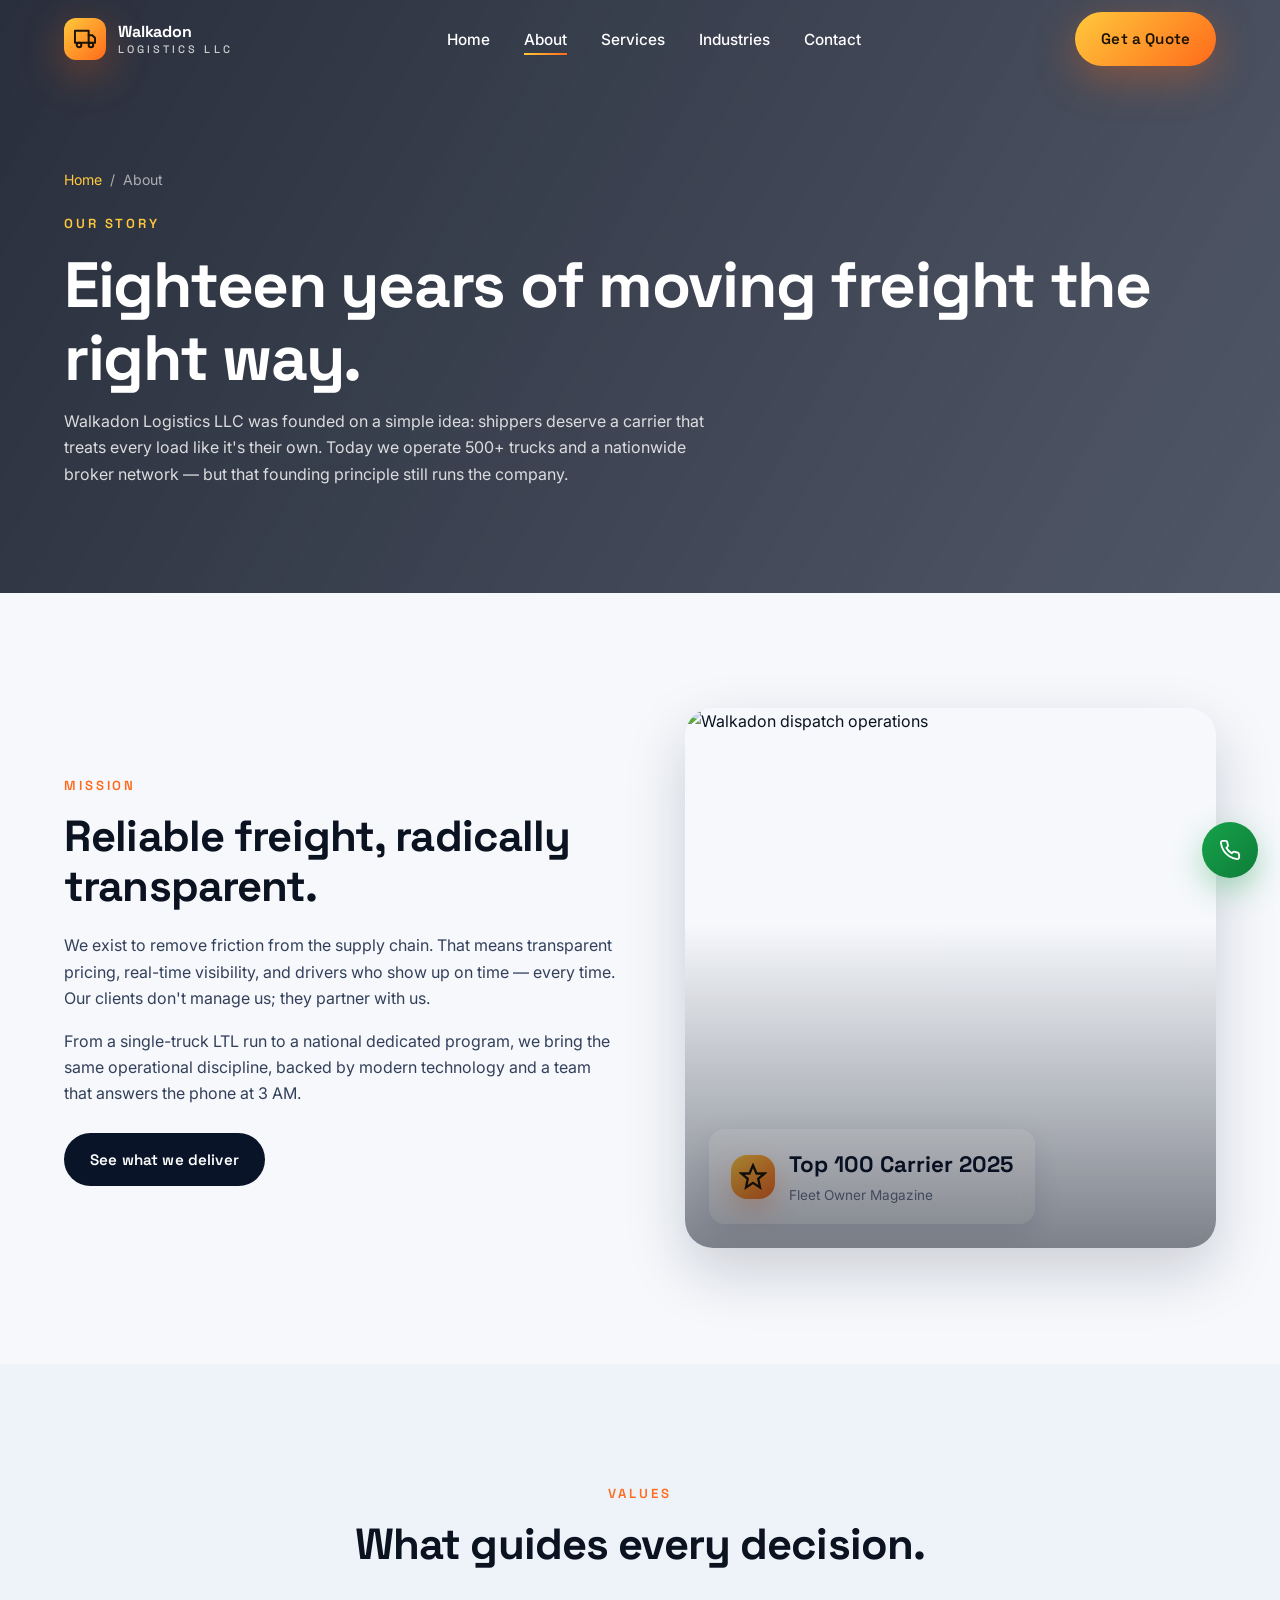
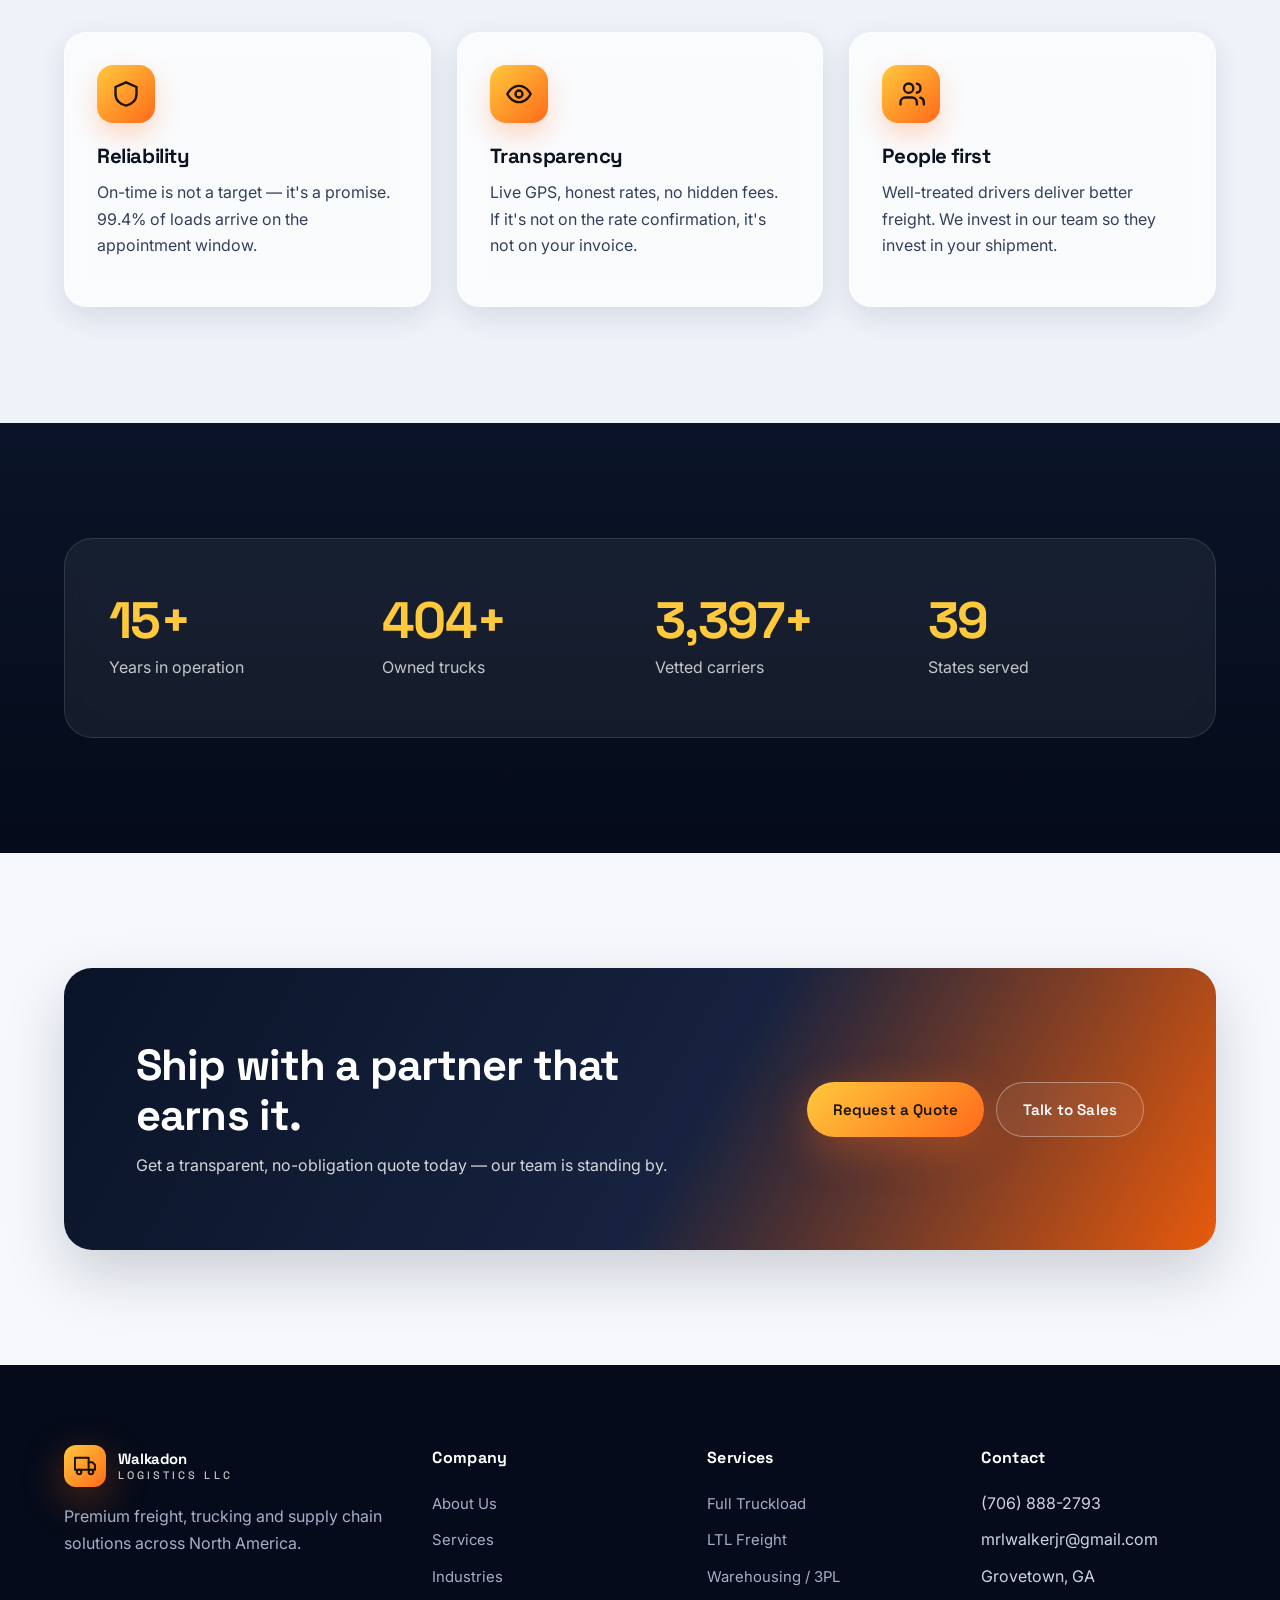
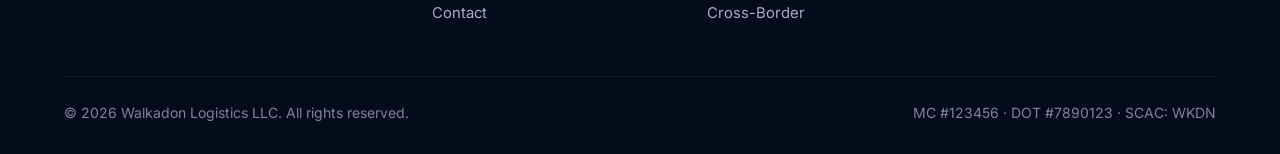
==== commit 1d631c38: "Update about.html" ====
--- a/about.html
+++ b/about.html
@@ -153,7 +153,6 @@
 <button aria-label="Back to top" class="back-top" data-back-top=""><svg fill="none" height="18" stroke="currentColor" stroke-linecap="round" stroke-width="2.4" viewbox="0 0 24 24" width="18"><path d="M12 19V5M5 12l7-7 7 7"></path></svg></button>
 <div class="floating floating--right">
 <a aria-label="Call us" class="fab fab--call" href="tel:17068882793"><svg fill="none" height="22" stroke="currentColor" stroke-linecap="round" stroke-linejoin="round" stroke-width="2" viewbox="0 0 24 24" width="22"><path d="M22 16.9v3a2 2 0 0 1-2.2 2 19.8 19.8 0 0 1-8.6-3.1 19.5 19.5 0 0 1-6-6A19.8 19.8 0 0 1 2.1 4.2 2 2 0 0 1 4.1 2h3a2 2 0 0 1 2 1.7c.1.9.3 1.8.6 2.6a2 2 0 0 1-.4 2.1L8 9.6a16 16 0 0 0 6 6l1.2-1.2a2 2 0 0 1 2.1-.4c.8.3 1.7.5 2.6.6a2 2 0 0 1 1.7 2z"></path></svg></a>
-<a aria-label="Request a quote" class="fab fab--quote" href="quote.html"><svg fill="none" height="22" stroke="currentColor" stroke-linecap="round" stroke-linejoin="round" stroke-width="2" viewbox="0 0 24 24" width="22"><path d="M14 2H6a2 2 0 0 0-2 2v16a2 2 0 0 0 2 2h12a2 2 0 0 0 2-2V8z"></path><path d="M14 2v6h6"></path></svg></a>
 </div>
 <script src="js/script.js"></script>
 <script src="js/animations.js"></script>
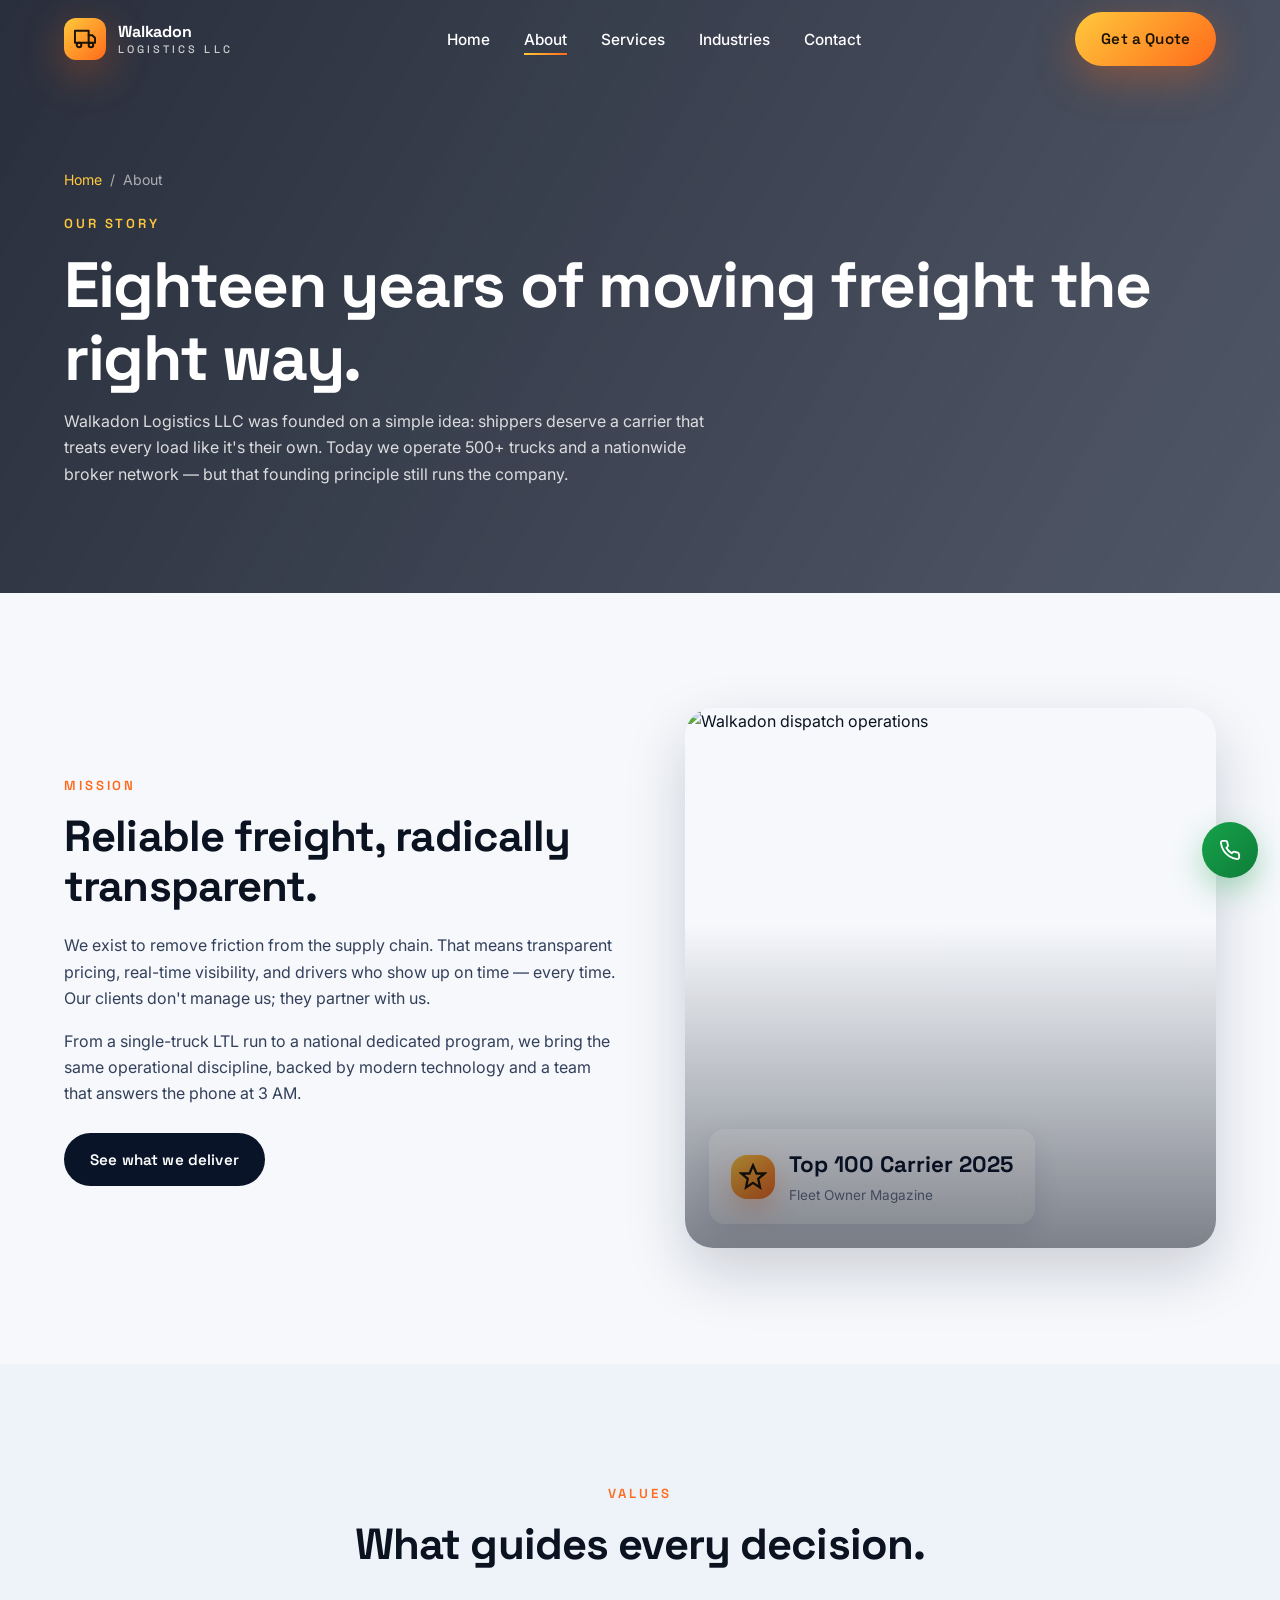
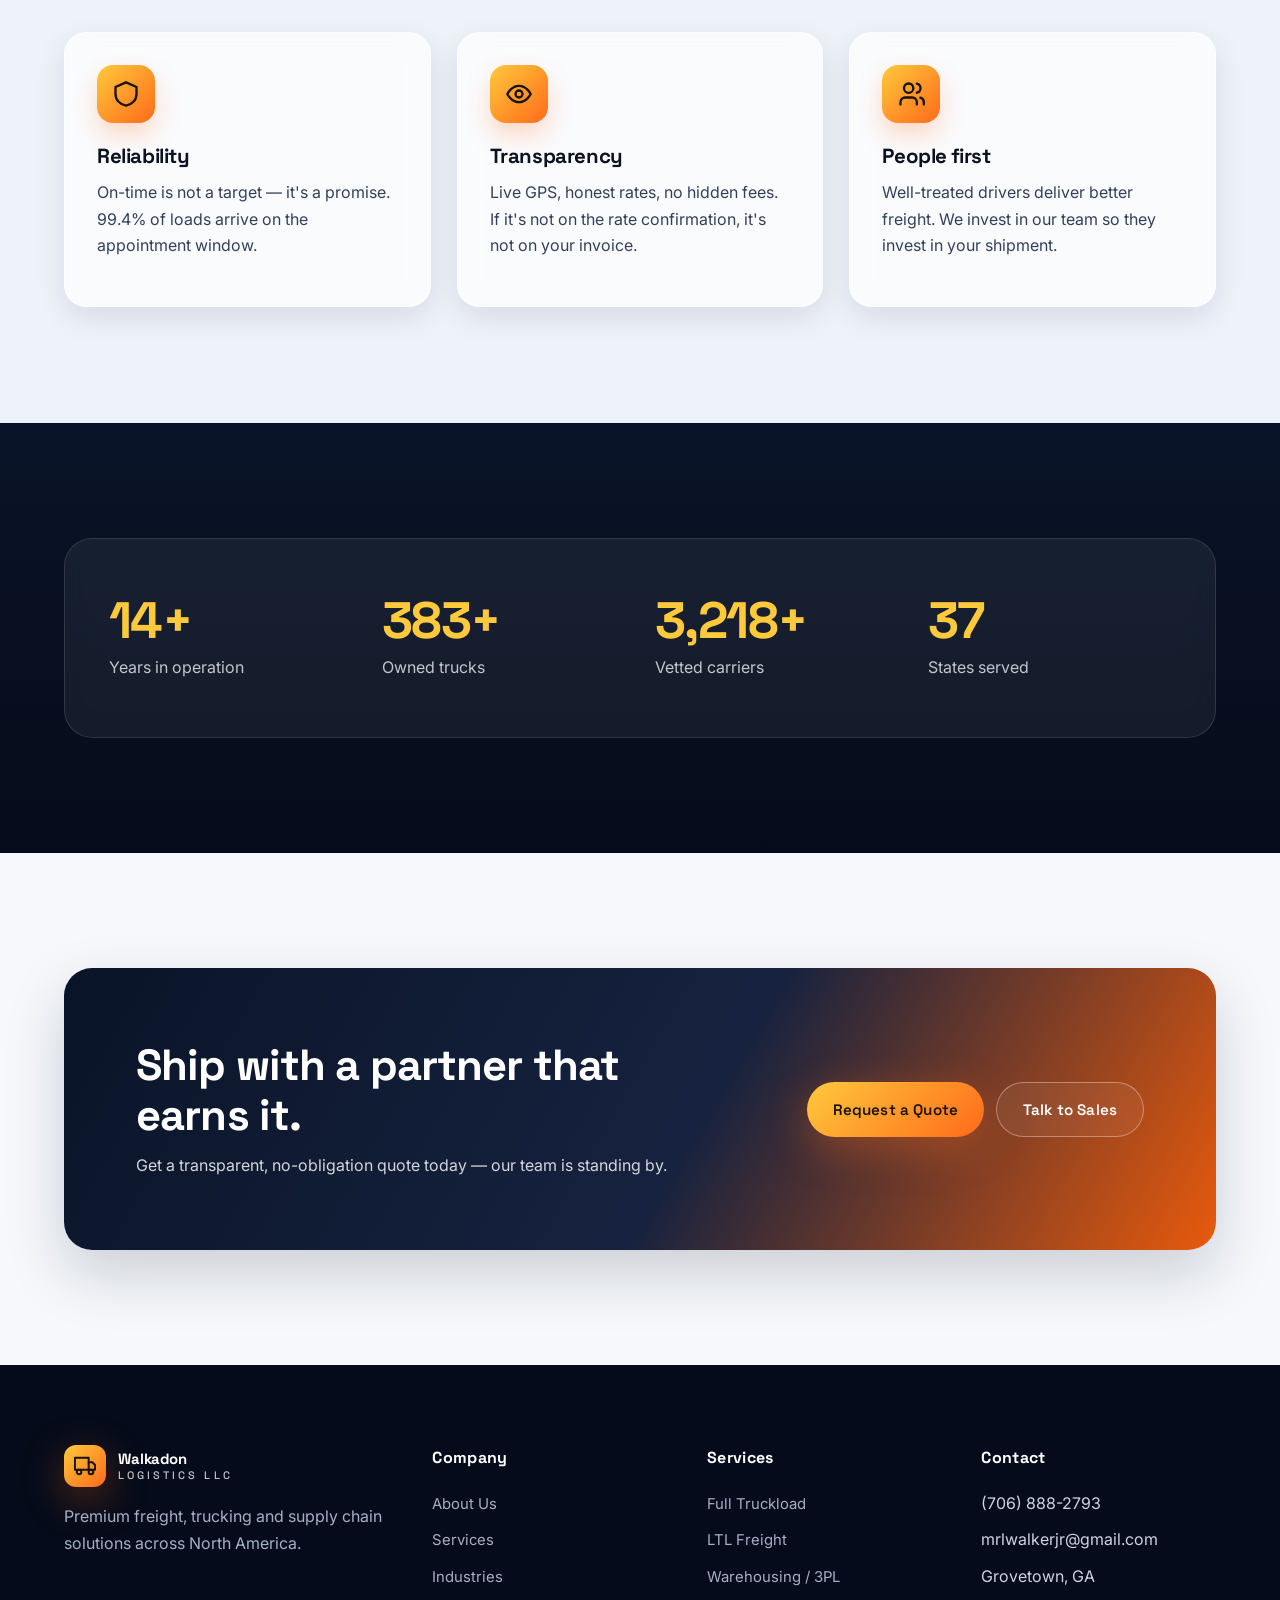
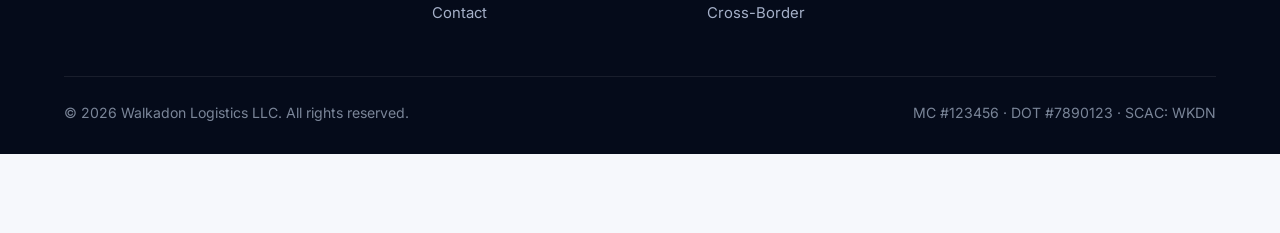
==== commit 33ccdbaf: "Update about.html" ====
--- a/about.html
+++ b/about.html
@@ -154,6 +154,7 @@
 <div class="floating floating--right">
 <a aria-label="Call us" class="fab fab--call" href="tel:17068882793"><svg fill="none" height="22" stroke="currentColor" stroke-linecap="round" stroke-linejoin="round" stroke-width="2" viewbox="0 0 24 24" width="22"><path d="M22 16.9v3a2 2 0 0 1-2.2 2 19.8 19.8 0 0 1-8.6-3.1 19.5 19.5 0 0 1-6-6A19.8 19.8 0 0 1 2.1 4.2 2 2 0 0 1 4.1 2h3a2 2 0 0 1 2 1.7c.1.9.3 1.8.6 2.6a2 2 0 0 1-.4 2.1L8 9.6a16 16 0 0 0 6 6l1.2-1.2a2 2 0 0 1 2.1-.4c.8.3 1.7.5 2.6.6a2 2 0 0 1 1.7 2z"></path></svg></a>
 </div>
+<br/><br/><br/>
 <script src="js/script.js"></script>
 <script src="js/animations.js"></script>
   <!--Start of Tawk.to Script-->
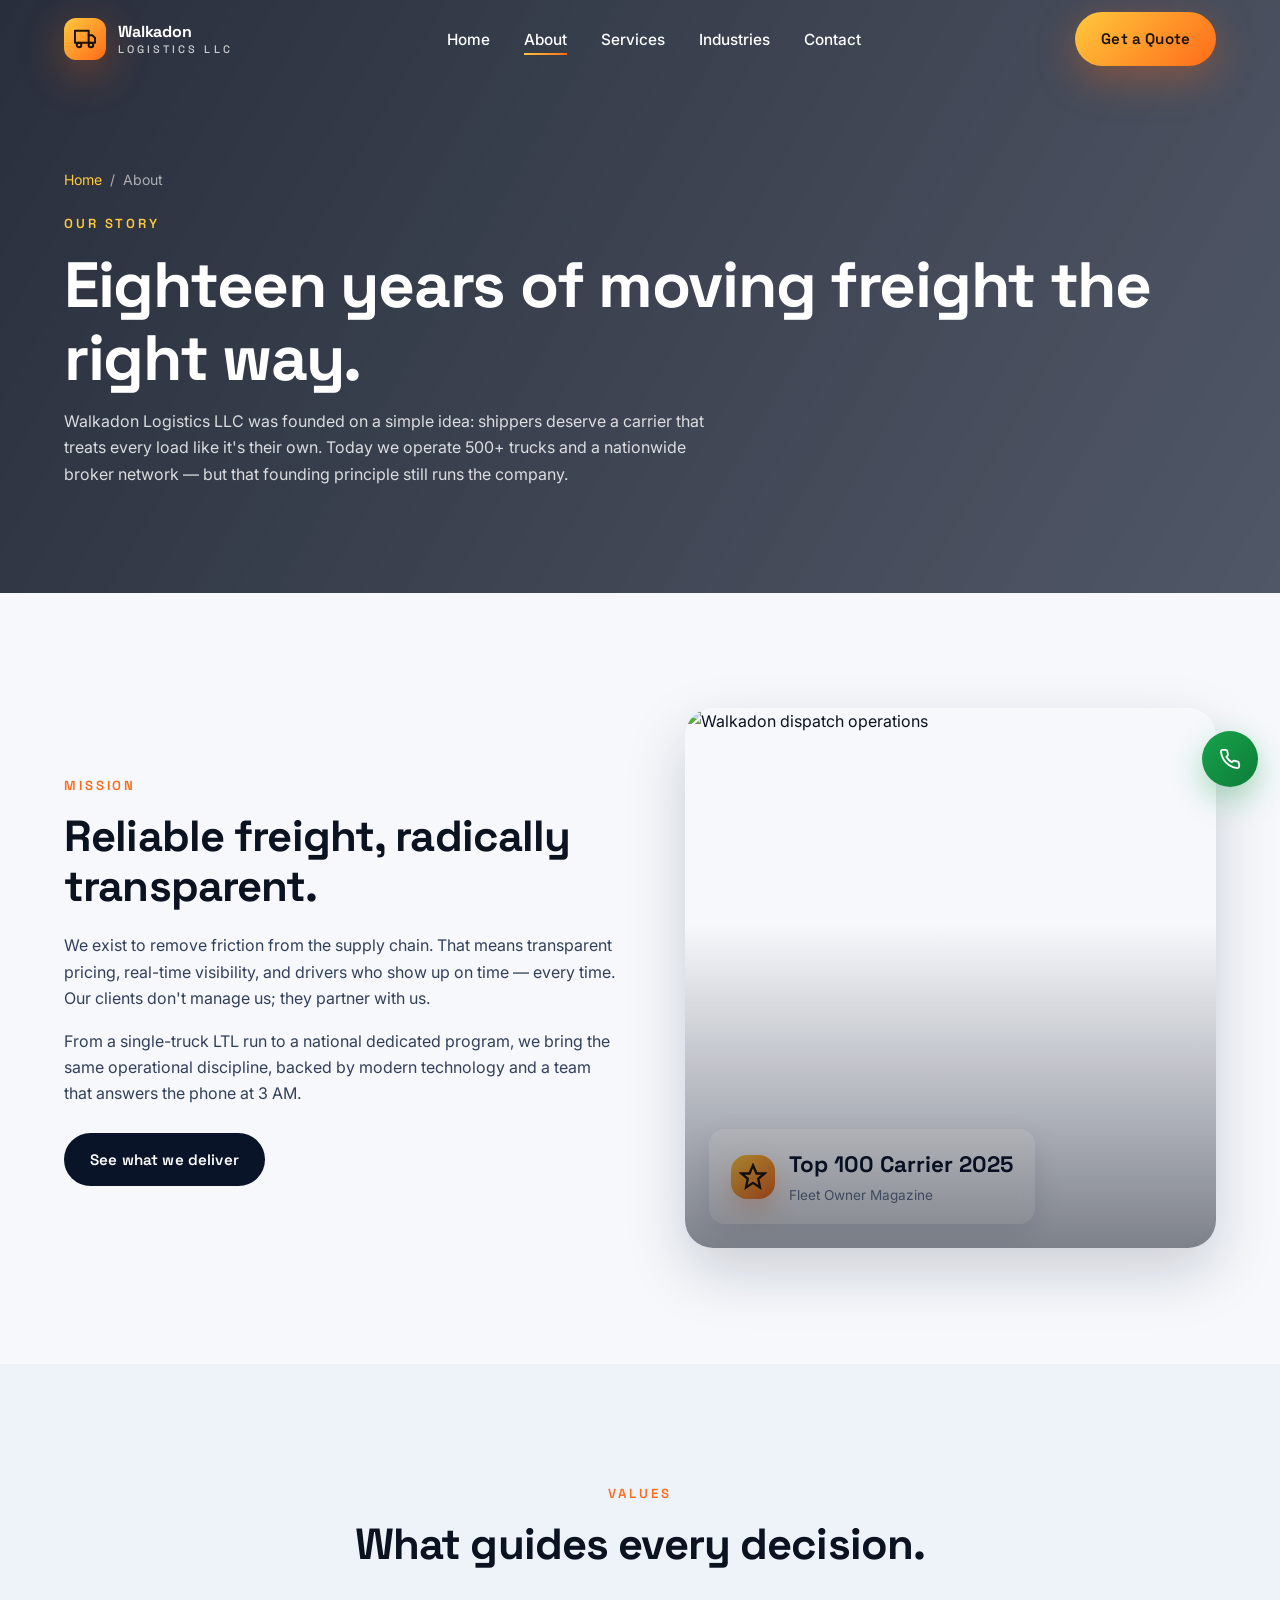
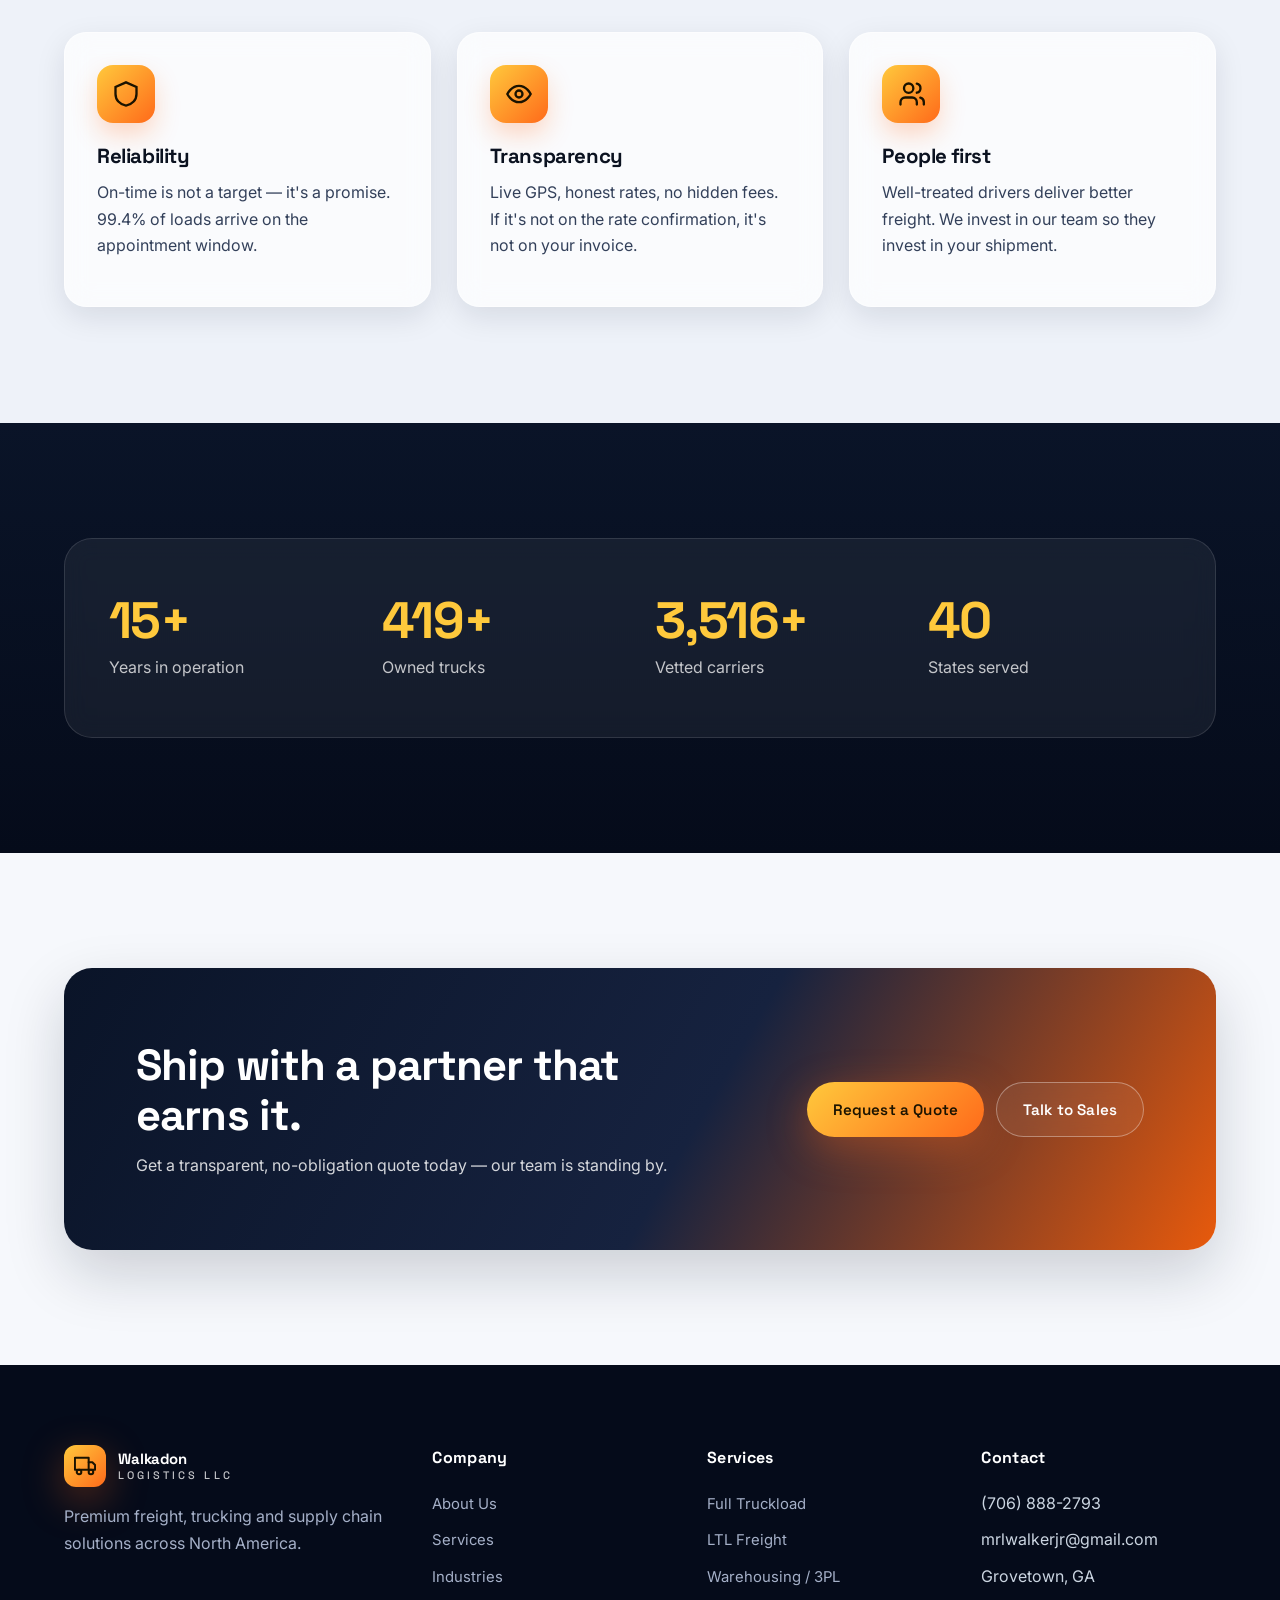
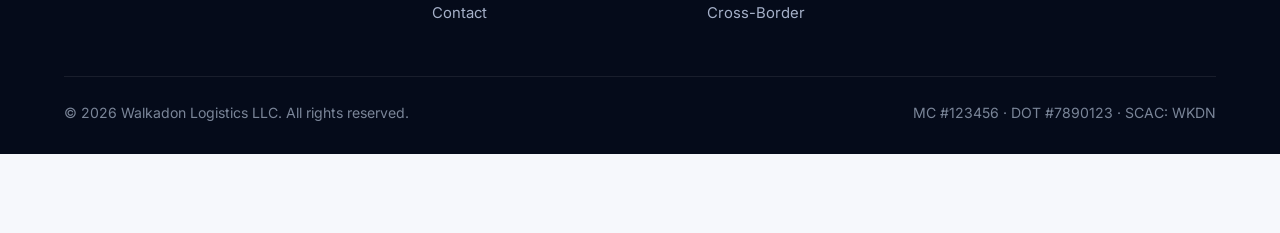
==== commit 4ed1fd01: "Update about.html" ====
--- a/about.html
+++ b/about.html
@@ -153,6 +153,7 @@
 <button aria-label="Back to top" class="back-top" data-back-top=""><svg fill="none" height="18" stroke="currentColor" stroke-linecap="round" stroke-width="2.4" viewbox="0 0 24 24" width="18"><path d="M12 19V5M5 12l7-7 7 7"></path></svg></button>
 <div class="floating floating--right">
 <a aria-label="Call us" class="fab fab--call" href="tel:17068882793"><svg fill="none" height="22" stroke="currentColor" stroke-linecap="round" stroke-linejoin="round" stroke-width="2" viewbox="0 0 24 24" width="22"><path d="M22 16.9v3a2 2 0 0 1-2.2 2 19.8 19.8 0 0 1-8.6-3.1 19.5 19.5 0 0 1-6-6A19.8 19.8 0 0 1 2.1 4.2 2 2 0 0 1 4.1 2h3a2 2 0 0 1 2 1.7c.1.9.3 1.8.6 2.6a2 2 0 0 1-.4 2.1L8 9.6a16 16 0 0 0 6 6l1.2-1.2a2 2 0 0 1 2.1-.4c.8.3 1.7.5 2.6.6a2 2 0 0 1 1.7 2z"></path></svg></a>
+<br/><br/><br/>
 </div>
 <br/><br/><br/>
 <script src="js/script.js"></script>
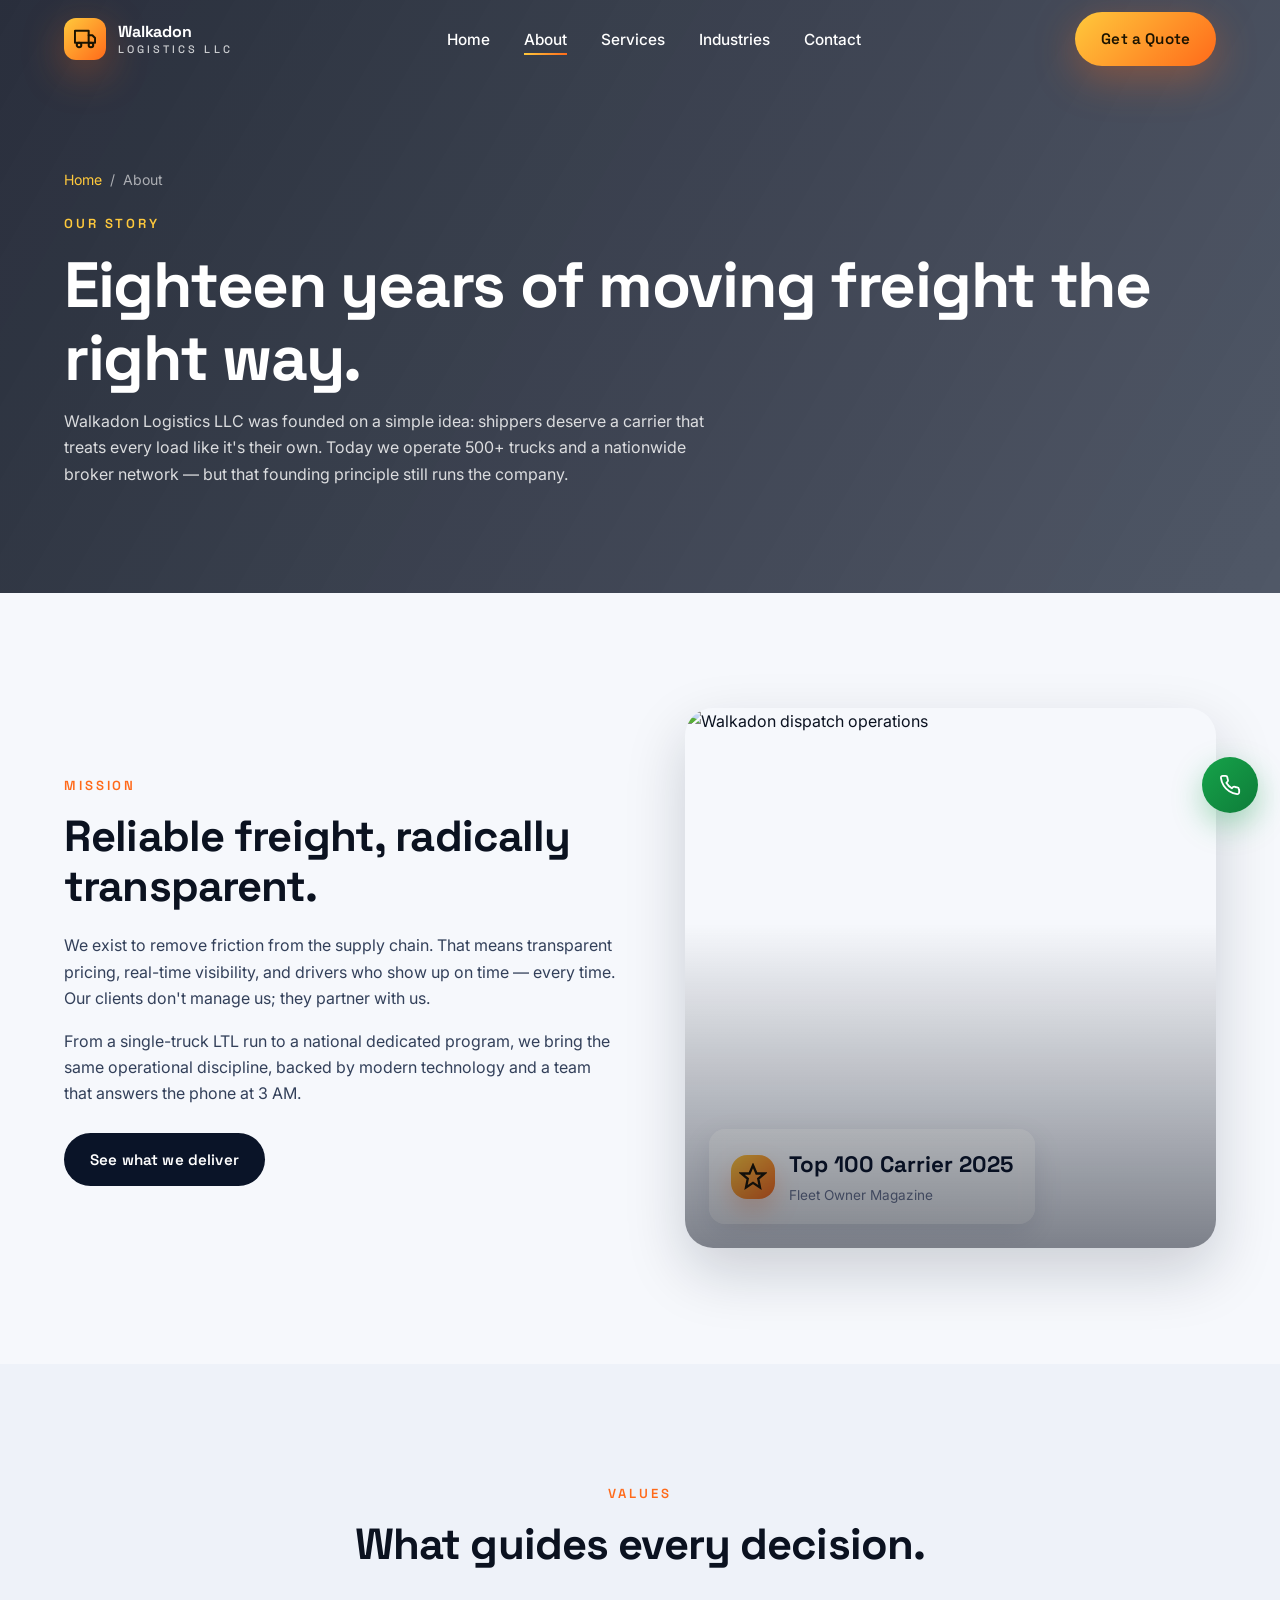
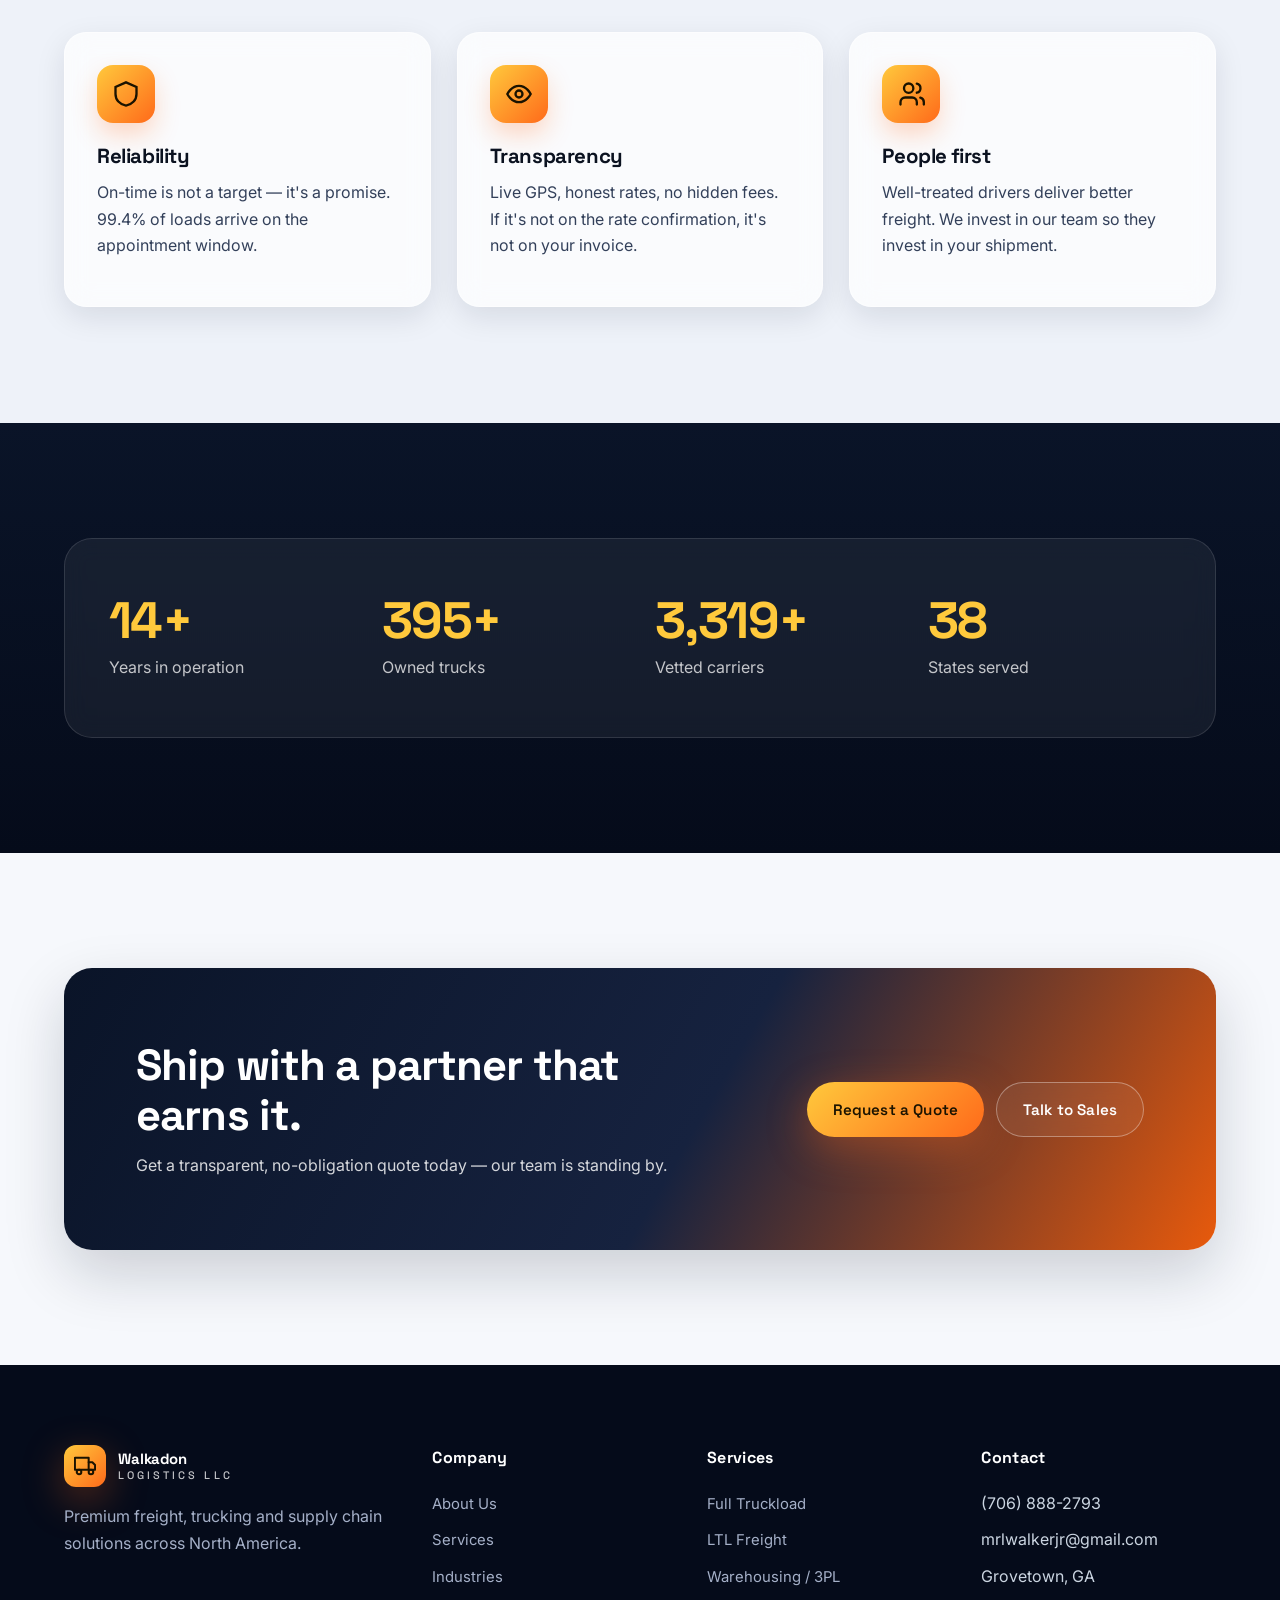
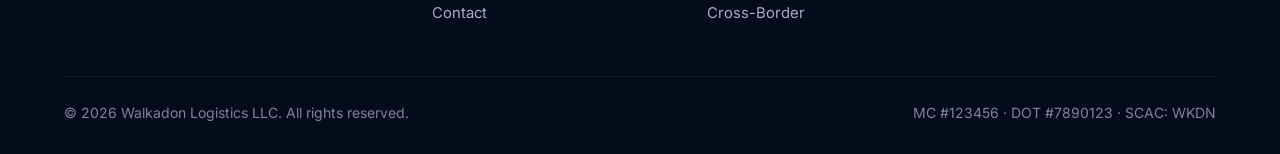
==== commit e53e15fd: "Update about.html" ====
--- a/about.html
+++ b/about.html
@@ -153,9 +153,8 @@
 <button aria-label="Back to top" class="back-top" data-back-top=""><svg fill="none" height="18" stroke="currentColor" stroke-linecap="round" stroke-width="2.4" viewbox="0 0 24 24" width="18"><path d="M12 19V5M5 12l7-7 7 7"></path></svg></button>
 <div class="floating floating--right">
 <a aria-label="Call us" class="fab fab--call" href="tel:17068882793"><svg fill="none" height="22" stroke="currentColor" stroke-linecap="round" stroke-linejoin="round" stroke-width="2" viewbox="0 0 24 24" width="22"><path d="M22 16.9v3a2 2 0 0 1-2.2 2 19.8 19.8 0 0 1-8.6-3.1 19.5 19.5 0 0 1-6-6A19.8 19.8 0 0 1 2.1 4.2 2 2 0 0 1 4.1 2h3a2 2 0 0 1 2 1.7c.1.9.3 1.8.6 2.6a2 2 0 0 1-.4 2.1L8 9.6a16 16 0 0 0 6 6l1.2-1.2a2 2 0 0 1 2.1-.4c.8.3 1.7.5 2.6.6a2 2 0 0 1 1.7 2z"></path></svg></a>
-<br/><br/><br/>
+<br/><br/>
 </div>
-<br/><br/><br/>
 <script src="js/script.js"></script>
 <script src="js/animations.js"></script>
   <!--Start of Tawk.to Script-->
